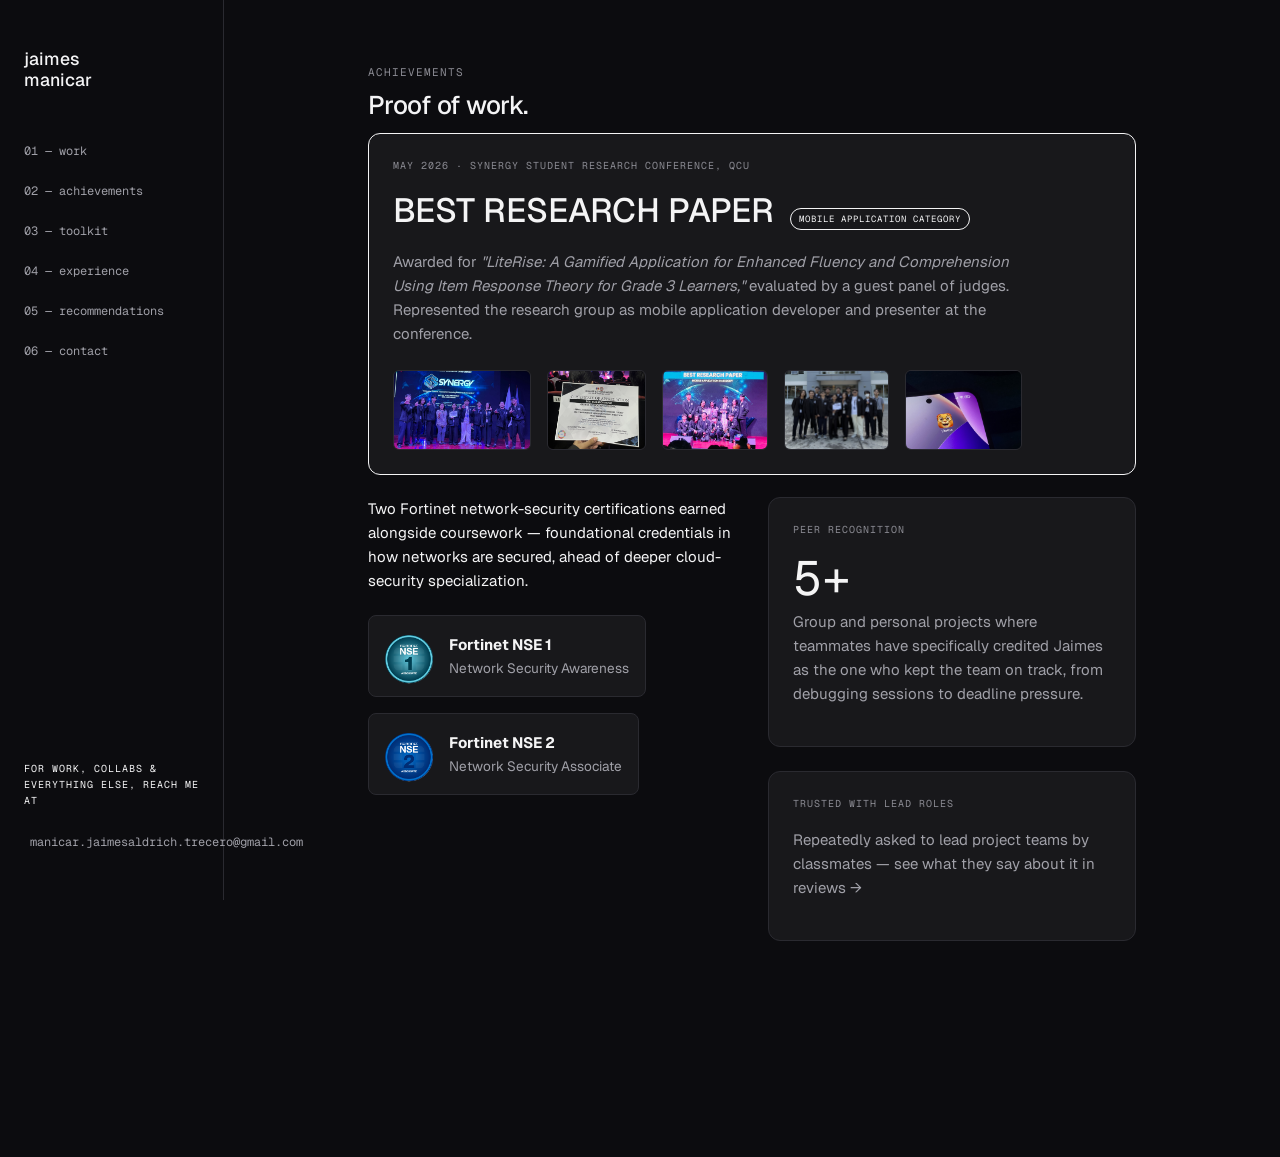
==== achievements.html @ 495e037e "refactor: split single-page into multi-page architecture and align layout" ====
<!doctype html>
<html lang="en">
<head>
<meta charset="utf-8" />
<meta name="viewport" content="width=device-width, initial-scale=1" />
<title>Jaimes Manicar — Software Developer</title>
<meta name="description" content="Portfolio of Jaimes Aldrich Trecero Manicar — IT graduate and former Software Developer Intern at Excellence Appliance Technologies, building LiteRise, Nimbly, and other real-world systems." />

<link rel="preconnect" href="https://fonts.googleapis.com">
<link rel="preconnect" href="https://fonts.gstatic.com" crossorigin>
<link href="https://fonts.googleapis.com/css2?family=Geist:wght@400;500;600&family=Geist+Mono:wght@400;500;600&display=swap" rel="stylesheet">
<!-- Devicons — tech stack logos -->
<link rel="stylesheet" href="https://cdn.jsdelivr.net/gh/devicons/devicon@latest/devicon.min.css">
<link rel="stylesheet" href="css/style.css">
<link rel="icon" href="images/favicon.svg" type="image/svg+xml">
<link rel="icon" href="imgages/favicon-32.png" type="image/png" sizes="32x32">
<link rel="apple-touch-icon" href="images/apple-touch-icon.png">   
</head>
<body class="bryl-layout">

<aside class="bryl-sidebar">
  <div class="sidebar-top">
    <a href="index.html" class="brand">jaimes<br>manicar</a>
    <nav class="bryl-nav">
      <ul id="navLinks">
        <li><a href="work.html">01 &mdash; work</a></li>
        <li><a href="achievements.html">02 &mdash; achievements</a></li>
        <li><a href="toolkit.html">03 &mdash; toolkit</a></li>
        <li><a href="experience.html">04 &mdash; experience</a></li>
        <li><a href="recommendations.html">05 &mdash; recommendations</a></li>
        <li><a href="contact.html">06 &mdash; contact</a></li>
      </ul>
    </nav>
  </div>
  <div class="sidebar-bottom">
    <div class="bryl-contact-links">
      <p class="micro-label" style="margin-bottom: 12px; color: var(--text-faint);">For work, collabs & everything else, reach me at</p>
      <a href="mailto:manicar.jaimesaldrich.trecero@gmail.com"><svg width="12" height="12" viewBox="0 0 24 24" fill="none" stroke="currentColor" stroke-width="2" stroke-linecap="round" stroke-linejoin="round"><path d="M4 4h16c1.1 0 2 .9 2 2v12c0 1.1-.9 2-2 2H4c-1.1 0-2-.9-2-2V6c0-1.1.9-2 2-2z"></path><polyline points="22,6 12,13 2,6"></polyline></svg> manicar.jaimesaldrich.trecero@gmail.com</a>
    </div>
  </div>
</aside>

<main id="top" class="bryl-main">
<!-- ACHIEVEMENTS -->
  <section id="achievements" class="surface-ink">
    <div class="wrap">
      <div class="section-head" data-reveal>
        <span class="eyebrow">achievements</span>
        <h2>Proof of work.</h2>
      </div>

      <div class="recognition-card" data-reveal style="margin-bottom:22px; border-color:var(--amber-dim);">
        <span class="k">MAY 2026 · SYNERGY STUDENT RESEARCH CONFERENCE, QCU</span>
        <div style="display:flex; align-items:baseline; gap:16px; flex-wrap:wrap; margin-top:10px;">
          <h3 style="font-family:var(--display); text-transform:uppercase; font-size:clamp(1.5rem,3vw,2.1rem); letter-spacing:0;">Best Research Paper</h3>
          <span class="tag" style="border-color:var(--amber); color:var(--amber);">Mobile Application Category</span>
        </div>
        <p style="margin-top:12px; max-width:64ch;">Awarded for <em>"LiteRise: A Gamified Application for Enhanced Fluency and Comprehension Using Item Response Theory for Grade 3 Learners,"</em> evaluated by a guest panel of judges. Represented the research group as mobile application developer and presenter at the conference.</p>
        <div class="award-gallery">
          <a href="images/award (2).jpeg" data-lightbox><img class="skeleton" src="images/award (2).jpeg" alt="SYNERGY 2026 research conference — photo 1" loading="lazy"></a>
          <a href="images/award (5).jpeg" data-lightbox><img class="skeleton" src="images/award (5).jpeg" alt="SYNERGY 2026 research conference — photo 2" loading="lazy"></a>
          <a href="images/award (3).jpeg" data-lightbox><img class="skeleton" src="images/award (3).jpeg" alt="SYNERGY 2026 research conference — photo 3" loading="lazy"></a>
          <a href="images/award.jpeg" data-lightbox><img class="skeleton" src="images/award.jpeg" alt="SYNERGY 2026 research conference — photo 4" loading="lazy"></a>
          <a href="images/award (4).jpeg" data-lightbox><img class="skeleton" src="images/award (4).jpeg" alt="SYNERGY 2026 research conference — photo 5" loading="lazy"></a>
        </div>
      </div>

      <div class="ach-grid" data-reveal>
        <div>
          <p style="color:var(--text-dim); margin-bottom:22px; max-width:48ch;">Two Fortinet network-security certifications earned alongside coursework — foundational credentials in how networks are secured, ahead of deeper cloud-security specialization.</p>
          <div class="badge-row">
            <a class="badge" href="images/NSE_1_Certification_page-0001.jpg" data-lightbox>
              <div class="badge-shape"><img class="skeleton" src="images/NSE 1 Logo.png" alt="Fortinet NSE 1 badge"></div>
              <div class="badge-cap"><b>Fortinet NSE 1</b>Network Security Awareness</div>
            </a>
            <a class="badge" href="images/NSE_2_Certification_page-0001.jpg" data-lightbox>
              <div class="badge-shape"><img class="skeleton" src="images/NSE 2 Logo.png" alt="Fortinet NSE 2 badge"></div>
              <div class="badge-cap"><b>Fortinet NSE 2</b>Network Security Associate</div>
            </a>
          </div>
        </div>

        <div>
          <div class="recognition-card">
            <span class="k">PEER RECOGNITION</span>
            <div class="metric mono-num">5+</div>
            <p>Group and personal projects where teammates have specifically credited Jaimes as the one who kept the team on track, from debugging sessions to deadline pressure.</p>
          </div>
          <div class="recognition-card">
            <span class="k">TRUSTED WITH LEAD ROLES</span>
            <p>Repeatedly asked to lead project teams by classmates — see what they say about it in <a href="#testimonials" style="color:var(--cyan); text-decoration:none;">reviews →</a></p>
          </div>
        </div>
      </div>
    </div>
  </section>
</main>

</div> <!-- End of bryl-layout -->

<div class="lb" id="lightbox">
  <button class="lb-close" id="lbClose">✕</button>
  <img src="" alt="" id="lbImg">
</div>

<script src="https://cdn.jsdelivr.net/npm/@emailjs/browser@4/dist/email.min.js"></script>
<script src="js/script.js"></script>
</body>
</html>
---- css/style.css ----
/* =========================================================
   JAIMES MANICAR — PORTFOLIO (BRYL MINIMAL DESIGN)
   ========================================================= */

:root {
  /* Monochrome Palette (Dark Theme by default) */
  --bg: #0c0c0f;
  --ink: #f4f4f5;
  
  --gray-50: #18181b;
  --gray-100: #1e1e22;
  --gray-200: #2a2a30;
  --gray-300: #3a3a42;
  --gray-400: #8a8a92;
  --gray-500: #a0a0a8;
  
  /* Font Roles */
  --font-ui: "Geist", system-ui, sans-serif;
  --font-mono: "Geist Mono", ui-monospace, monospace;
  
  --radius-l: 16px;
  --radius-m: 12px;
  --radius-s: 8px;
  --radius-xs: 6px;
  
  --shadow-rest: 0 8px 22px -14px rgba(0,0,0,0.25);
  --shadow-hover: 0 18px 36px -20px rgba(0,0,0,0.40);
}

/* ---------- Reset & Base ---------- */
* { box-sizing: border-box; margin: 0; padding: 0; }
html { scroll-behavior: smooth; background: var(--bg); }

body {
  background: var(--bg);
  color: var(--ink);
  font-family: var(--font-ui);
  font-size: 15px;
  line-height: 1.6;
  -webkit-font-smoothing: antialiased;
}

::selection { background: var(--ink); color: var(--bg); }
a { color: inherit; text-decoration: none; }
img { max-width: 100%; display: block; border-radius: var(--radius-xs); }
button { font-family: inherit; cursor: pointer; border: none; background: none; }

/* Halftone Texture */
.halftone-bg {
  position: relative;
}
.halftone-bg::before {
  content: "";
  position: absolute;
  inset: 0;
  background-image: radial-gradient(var(--gray-300) 1px, transparent 1px);
  background-size: 9px 9px;
  opacity: 0.15;
  pointer-events: none;
  z-index: -1;
  mask-image: linear-gradient(to bottom, black 0%, transparent 100%);
  -webkit-mask-image: linear-gradient(to bottom, black 0%, transparent 100%);
}

/* ---------- Typography ---------- */
h1, h2, h3, h4 { font-weight: 500; line-height: 1.2; letter-spacing: -0.02em; }
h1 { font-size: 2.2rem; margin-bottom: 1rem; }
h2 { font-size: 1.6rem; margin-bottom: 0.8rem; }
h3 { font-size: 1.1rem; margin-bottom: 0.5rem; }

p { color: var(--gray-500); margin-bottom: 1rem; }
p.lede { font-size: 1.0625rem; color: var(--gray-500); max-width: 50ch; line-height: 1.75; }

.micro-label {
  font-family: var(--font-mono);
  font-size: 10px;
  text-transform: uppercase;
  letter-spacing: 1px;
  color: var(--gray-400);
}

.section-title {
  font-family: var(--font-mono);
  font-size: 13px;
  text-transform: lowercase;
  color: var(--gray-400);
  margin-bottom: 2rem;
}

/* ---------- Layout: Sidebar & Main ---------- */
.bryl-layout {
  display: flex;
  min-height: 100vh;
}

.bryl-sidebar {
  width: 14rem;
  position: fixed;
  top: 0;
  left: 0;
  height: 100vh;
  padding: 3rem 1.5rem;
  display: flex;
  flex-direction: column;
  justify-content: space-between;
  border-right: 1px solid var(--gray-200);
  background: var(--bg);
  z-index: 100;
}

.brand {
  font-size: 1.1rem;
  font-weight: 500;
  display: block;
  margin-bottom: 3rem;
  line-height: 1.2;
}

.bryl-nav ul { list-style: none; display: flex; flex-direction: column; gap: 1rem; }
.bryl-nav a {
  font-family: var(--font-mono);
  font-size: 12px;
  color: var(--gray-500);
  transition: color 0.2s ease;
}
.bryl-nav a:hover, .bryl-nav a.active { color: var(--ink); }

.bryl-contact-links { display: flex; flex-direction: column; gap: 0.75rem; }
.bryl-contact-links a {
  font-family: var(--font-mono);
  font-size: 12px;
  color: var(--gray-500);
  display: flex;
  align-items: center;
  gap: 6px;
  transition: color 0.2s ease;
}
.bryl-contact-links a:hover { color: var(--ink); }

.bryl-main { margin-left: 14rem; flex: 1; display: flex; flex-direction: column; align-items: center; padding: 4rem 2rem 6rem; }

/* Responsive */
@media (max-width: 1024px) {
  .bryl-layout { flex-direction: column; }
  .bryl-sidebar {
    width: 100%;
    position: relative;
    height: auto;
    padding: 1.5rem;
    border-right: none;
    border-bottom: 1px solid var(--gray-200);
  }
  .sidebar-bottom { display: none; }
  .bryl-nav ul { flex-direction: row; flex-wrap: wrap; gap: 1.5rem; }
  .bryl-main { margin-left: 14rem; flex: 1; display: flex; flex-direction: column; align-items: center; padding: 4rem 2rem 6rem; }
}

/* ---------- Components ---------- */
section { margin-bottom: 6rem; }
.wrap { width: 100%; max-width: 48rem; }

/* Buttons */
.btn {
  display: inline-flex;
  align-items: center;
  justify-content: center;
  font-family: var(--font-ui);
  font-size: 13px;
  border-radius: var(--radius-xs);
  padding: 0.5rem 1rem;
  transition: opacity 0.2s ease, transform 0.2s ease;
  font-weight: 500;
}
.btn-primary { background: var(--ink); color: var(--bg); }
.btn-primary:hover { opacity: 0.9; transform: translateY(-1px); }
.btn-ghost { background: transparent; color: var(--ink); border: 1px solid var(--gray-200); }
.btn-ghost:hover { background: var(--gray-50); }

/* Tags */
.tag {
  display: inline-block;
  font-family: var(--font-mono);
  font-size: 9px;
  text-transform: uppercase;
  letter-spacing: 1px;
  color: var(--gray-500);
  border: 1px solid var(--gray-300);
  border-radius: 99px;
  padding: 3px 8px;
}

/* Hero */
/* Hero Redesign (Bryllim Layout) */
.hero { display: flex; flex-direction: row; gap: 2.5rem; align-items: flex-start; justify-content: center; margin-top: 2rem; }
.hero-media { flex-shrink: 0; width: 160px; height: 160px; border-radius: var(--radius-m); overflow: hidden; border: 1px solid var(--gray-200); position: relative; }
.hero-media img { width: 100%; height: 100%; object-fit: cover; }
.hero-media .tag { position: absolute; bottom: 8px; left: 50%; transform: translateX(-50%); background: rgba(12,12,15,0.8); backdrop-filter: blur(4px); border: 1px solid var(--gray-300); }
.hero-content { display: flex; flex-direction: column; }
.hero-content h1 { font-size: 2.2rem; margin-bottom: 0.5rem; }
.hero-content p.lede { font-size: 0.95rem; line-height: 1.6; color: var(--gray-400); max-width: 42ch; }
.hero-links { display: flex; gap: 1rem; margin-top: 1.5rem; font-family: var(--font-mono); font-size: 11px; color: var(--gray-500); }
.hero-links a { color: var(--gray-500); transition: color 0.2s; }
.hero-links a:hover { color: var(--ink); }

.status-strip { display: flex; gap: 3rem; margin-top: 4rem; padding-top: 2.5rem; border-top: 1px solid var(--gray-200); justify-content: center; }

.status-strip {
  display: flex;
  gap: 2rem;
  margin-top: 3rem;
  padding-top: 2rem;
  border-top: 1px solid var(--gray-200);
  flex-wrap: wrap;
}
.stat .num { font-family: var(--font-mono); font-size: 1.2rem; color: var(--ink); line-height: 1; margin-bottom: 4px; }
.stat .label { font-family: var(--font-mono); font-size: 10px; text-transform: uppercase; color: var(--gray-400); letter-spacing: 0.5px; }

/* Focus Cards */
.focus-grid { display: grid; grid-template-columns: repeat(auto-fill, minmax(280px, 1fr)); gap: 1.5rem; margin-top: 2rem; }
.focus-card {
  border: 1px solid var(--gray-200);
  border-radius: var(--radius-m);
  padding: 1.5rem;
  background: var(--gray-50);
}
.focus-card svg { color: var(--ink); margin-bottom: 1rem; width: 24px; height: 24px; }

/* Project Cards */
.project-grid { display: flex; flex-direction: column; gap: 2rem; margin-top: 2rem; }
.project-card {
  border: 1px solid var(--gray-200);
  border-radius: var(--radius-l);
  background: var(--gray-50);
  overflow: hidden;
  transition: transform 0.4s cubic-bezier(0.16, 1, 0.3, 1), box-shadow 0.4s cubic-bezier(0.16, 1, 0.3, 1);
  box-shadow: var(--shadow-rest);
}
.project-card:hover {
  transform: translateY(-2px);
  box-shadow: var(--shadow-hover);
}
.project-thumb { width: 100%; height: 240px; background: var(--gray-100); border-bottom: 1px solid var(--gray-200); overflow: hidden; position: relative;}
.project-thumb img { width: 100%; height: 100%; object-fit: cover; border-radius: 0; transition: transform 0.5s ease; }
.project-card:hover .project-thumb img { transform: scale(1.04); }

.project-body { padding: 1.5rem; display: flex; flex-direction: column; gap: 0.5rem; }
.project-body h3 { font-size: 1.1rem; margin-bottom: 0; }
.project-body p { font-size: 0.95rem; margin-bottom: 1rem; }
.tag-row { display: flex; gap: 8px; flex-wrap: wrap; margin-top: auto; }

/* Build Log / Timeline */
.log { display: flex; flex-direction: column; border-left: 1px solid var(--gray-200); margin-left: 3rem; padding-left: 2rem; margin-bottom: 3rem; }
.log-group-label { font-family: var(--font-mono); font-size: 11px; text-transform: uppercase; color: var(--gray-400); margin-left: -3rem; margin-bottom: 1rem; letter-spacing: 1px; }
.log-entry { position: relative; padding-bottom: 2.5rem; }
.log-tag { position: absolute; left: -5.5rem; font-family: var(--font-mono); font-size: 11px; color: var(--gray-500); }
.log-node { position: absolute; left: -2.25rem; top: 0.2rem; width: 9px; height: 9px; border-radius: 50%; background: var(--gray-200); border: 2px solid var(--bg); }
.is-current .log-node { background: var(--ink); }
.log-body .range { display: block; font-family: var(--font-mono); font-size: 10px; color: var(--gray-400); margin-bottom: 4px; text-transform: uppercase; }
.log-body h4 { font-size: 1.05rem; margin-bottom: 2px; }
.log-body .org { font-size: 0.9rem; color: var(--gray-500); margin-bottom: 8px; }
.log-body .desc { font-size: 0.95rem; line-height: 1.6; }

/* Toolkit */
.tk-grid { display: flex; flex-wrap: wrap; gap: 8px; margin-top: 1.5rem; }
.tk-category { margin-bottom: 2.5rem; }
.tk-category h4 { font-family: var(--font-mono); font-size: 11px; text-transform: uppercase; color: var(--gray-400); margin-bottom: 1rem; letter-spacing: 1px; }

/* Testimonials / Quotes */
.quote-grid { display: grid; grid-template-columns: 1fr; gap: 1.5rem; margin-top: 2rem; }
.quote-card {
  border: 1px solid var(--gray-200);
  border-radius: var(--radius-m);
  padding: 1.5rem;
  background: var(--gray-50);
}
.quote-card .approve {
  display: block;
  font-family: var(--font-mono);
  font-size: 9px;
  text-transform: uppercase;
  letter-spacing: 1px;
  color: var(--gray-400);
  margin-bottom: 1rem;
}
.quote-card .quote { font-size: 0.95rem; color: var(--ink); font-style: italic; margin-bottom: 1.5rem; }
.quote-card .who { font-size: 0.85rem; }
.quote-card .who b { color: var(--ink); }
.quote-card .who span { color: var(--gray-400); font-family: var(--font-mono); font-size: 10px; display: block; margin-top: 2px; text-transform: uppercase;}

/* Contact Form */
.field { display: flex; flex-direction: column; gap: 0.5rem; margin-bottom: 1rem; }
.field label { font-family: var(--font-mono); font-size: 10px; text-transform: uppercase; color: var(--gray-400); letter-spacing: 1px; }
input, textarea {
  width: 100%;
  background: var(--gray-50);
  border: 1px solid var(--gray-200);
  border-radius: var(--radius-xs);
  padding: 0.75rem 1rem;
  color: var(--ink);
  font-family: var(--font-ui);
  font-size: 14px;
}
input:focus, textarea:focus { outline: none; border-color: var(--gray-500); }

/* GitHub Matrix (Preserved) */
.bryl-github-card {
  max-width: 820px;
  margin: 0 auto;
  position: relative;
  padding: 2.5rem;
  background: transparent;
  display: flex;
  flex-direction: column;
  gap: 2rem;
  border: 1px solid var(--gray-200);
  border-radius: var(--radius-l);
  margin-top: 4rem;
}
.bryl-header, .bryl-footer {
  display: flex; justify-content: space-between; align-items: center;
  font-family: var(--font-mono); font-size: 11px; text-transform: uppercase; letter-spacing: 1px; color: var(--gray-400);
}
.bryl-link { transition: color 0.2s ease; }
.bryl-link:hover { color: var(--ink); }
.bryl-graph-wrapper {
  width: 100%; overflow-x: auto; scrollbar-width: none;
}
.bryl-graph-wrapper::-webkit-scrollbar { display: none; }
#github-matrix { width: 100%; min-width: 624px; }
#github-matrix svg { display: block; width: 100%; height: auto; margin: 0 auto; }

/* Utilities */
.hidden { display: none; }

/* Additional Components ported from old theme to Bryl Minimal */
.eyebrow { font-family: var(--font-mono); font-size: 11px; text-transform: uppercase; color: var(--gray-400); letter-spacing: 1px; display: block; margin-bottom: 0.5rem; }
.ach-grid { display: grid; grid-template-columns: 1fr 1fr; gap: 2rem; align-items: start; }
@media (max-width: 768px) { .ach-grid { grid-template-columns: 1fr; } }
.recognition-card { border: 1px solid var(--gray-200); border-radius: var(--radius-m); padding: 1.5rem; background: var(--gray-50); margin-bottom: 1.5rem; }
.recognition-card .k { font-family: var(--font-mono); font-size: 10px; text-transform: uppercase; color: var(--gray-400); letter-spacing: 1px; display: block; margin-bottom: 1rem; }
.metric { font-family: var(--font-mono); font-size: 3rem; color: var(--ink); line-height: 1; margin-bottom: 0.5rem; }
.badge-row { display: flex; gap: 1rem; flex-wrap: wrap; }
.badge { display: flex; align-items: center; gap: 1rem; padding: 1rem; border: 1px solid var(--gray-200); border-radius: var(--radius-s); background: var(--gray-50); text-decoration: none; transition: transform 0.2s ease; }
.badge:hover { transform: translateY(-2px); }
.badge-shape { width: 48px; height: 48px; }
.badge-cap b { display: block; color: var(--ink); font-size: 0.95rem; }
.badge-cap { color: var(--gray-500); font-size: 0.85rem; }
.award-gallery { display: flex; gap: 1rem; flex-wrap: wrap; margin-top: 1.5rem; }
.award-gallery img { height: 80px; width: auto; border-radius: var(--radius-xs); border: 1px solid var(--gray-200); cursor: pointer; }
.tk-section { margin-top: 2rem; }
.tk-carousel { overflow: hidden; white-space: nowrap; padding: 1rem 0; border-top: 1px solid var(--gray-200); border-bottom: 1px solid var(--gray-200); }
.tk-carousel-track { display: inline-flex; animation: scroll 30s linear infinite; }
.tk-carousel-group { display: inline-flex; gap: 1.5rem; padding-right: 1.5rem; }
.tk-logo-card { display: inline-flex; align-items: center; gap: 0.75rem; padding: 0.5rem 1rem; border: 1px solid var(--gray-200); border-radius: var(--radius-xs); background: var(--gray-50); font-family: var(--font-mono); font-size: 12px; color: var(--ink); }
.tk-logo-card i { font-size: 18px; }
@keyframes scroll { 0% { transform: translateX(0); } 100% { transform: translateX(-100%); } }
.filters { display: flex; gap: 0.5rem; margin-bottom: 2rem; flex-wrap: wrap; }
.filters button { padding: 0.5rem 1rem; border: 1px solid var(--gray-200); border-radius: var(--radius-xs); background: transparent; color: var(--gray-500); font-family: var(--font-mono); font-size: 11px; text-transform: uppercase; transition: all 0.2s ease; cursor: pointer; }
.filters button:hover, .filters button.is-active { background: var(--ink); color: var(--bg); border-color: var(--ink); }
.contact-grid { display: grid; grid-template-columns: 1fr 1fr; gap: 3rem; }
@media (max-width: 768px) { .contact-grid { grid-template-columns: 1fr; } }
.form-note { font-family: var(--font-mono); font-size: 10px; color: var(--gray-400); margin-top: 1rem; text-transform: uppercase; }

/* Lightbox */
.lb { display: none; position: fixed; inset: 0; background: rgba(12,12,15,0.95); z-index: 1000; justify-content: center; align-items: center; padding: 2rem; }
.lb.active { display: flex; }
.lb img { max-height: 90vh; max-width: 90vw; border-radius: var(--radius-m); box-shadow: var(--shadow-hover); }
.lb-close { position: absolute; top: 1.5rem; right: 2rem; color: var(--gray-400); font-size: 2rem; background: none; border: none; cursor: pointer; transition: color 0.2s; }
.lb-close:hover { color: var(--ink); }
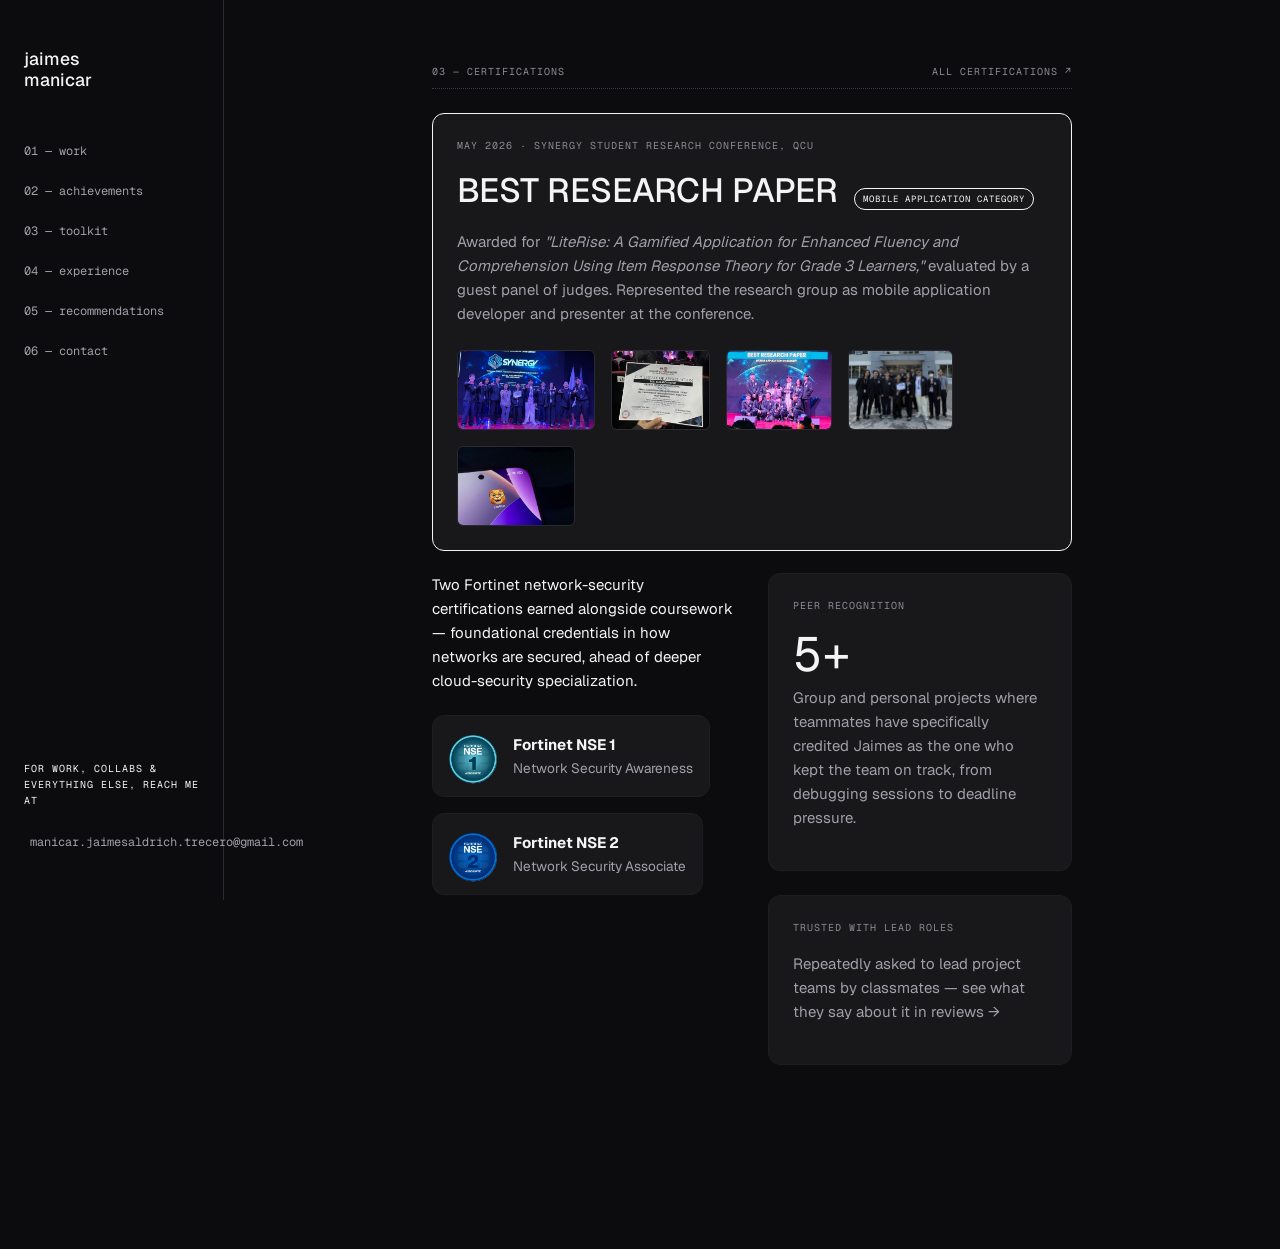
==== commit 0dca0232: "refactor: apply 1-to-1 Bryllim styling across multi-page architecture" ====
--- a/achievements.html
+++ b/achievements.html
@@ -44,10 +44,7 @@
 <!-- ACHIEVEMENTS -->
   <section id="achievements" class="surface-ink">
     <div class="wrap">
-      <div class="section-head" data-reveal>
-        <span class="eyebrow">achievements</span>
-        <h2>Proof of work.</h2>
-      </div>
+      <div class="bryl-section-header" data-reveal><span class="title">03 &mdash; certifications</span><a href="#" class="view-all">ALL CERTIFICATIONS ↗</a></div>
 
       <div class="recognition-card" data-reveal style="margin-bottom:22px; border-color:var(--amber-dim);">
         <span class="k">MAY 2026 · SYNERGY STUDENT RESEARCH CONFERENCE, QCU</span>
--- a/css/style.css
+++ b/css/style.css
@@ -157,7 +157,7 @@
 }
 
 /* ---------- Components ---------- */
-section { margin-bottom: 6rem; }
+section { margin-bottom: 4rem; width: 100%; max-width: 640px; }
 .wrap { width: 100%; max-width: 48rem; }
 
 /* Buttons */
@@ -368,3 +368,96 @@
 .lb img { max-height: 90vh; max-width: 90vw; border-radius: var(--radius-m); box-shadow: var(--shadow-hover); }
 .lb-close { position: absolute; top: 1.5rem; right: 2rem; color: var(--gray-400); font-size: 2rem; background: none; border: none; cursor: pointer; transition: color 0.2s; }
 .lb-close:hover { color: var(--ink); }
+
+/* Bryllim 1:1 Layout Classes */
+
+/* Section Headers */
+.bryl-section-header {
+  display: flex;
+  justify-content: space-between;
+  align-items: center;
+  margin-bottom: 1.5rem;
+  border-bottom: 1px dotted var(--gray-300);
+  padding-bottom: 0.5rem;
+}
+.bryl-section-header .title, .bryl-section-header .view-all {
+  font-family: var(--font-mono);
+  font-size: 10px;
+  text-transform: uppercase;
+  letter-spacing: 1px;
+  color: var(--gray-400);
+}
+.bryl-section-header .view-all:hover { color: var(--ink); }
+
+/* Table for Experience */
+.bryl-table {
+  display: flex;
+  flex-direction: column;
+}
+.bryl-row {
+  display: grid;
+  grid-template-columns: 80px 1fr 1fr;
+  padding: 1rem 0;
+  border-bottom: 1px solid var(--gray-200);
+  align-items: center;
+}
+.bryl-row:last-child { border-bottom: none; }
+.bryl-col { font-size: 13px; }
+.bryl-col.date { font-family: var(--font-mono); color: var(--gray-400); }
+.bryl-col.role { color: var(--ink); font-weight: 500; }
+.bryl-col.company { color: var(--gray-500); text-align: right; }
+
+@media (max-width: 640px) {
+  .bryl-row { grid-template-columns: 60px 1fr; gap: 0.5rem; }
+  .bryl-col.company { grid-column: 2; text-align: left; font-size: 12px; }
+}
+
+/* Stats */
+.status-strip {
+  display: flex;
+  justify-content: space-between;
+  padding: 1rem 0;
+}
+.stat {
+  display: flex;
+  flex-direction: column;
+  gap: 4px;
+}
+.stat .num { font-family: var(--font-ui); font-size: 1.1rem; color: var(--ink); font-weight: 600; }
+.stat .label { font-family: var(--font-mono); font-size: 9px; text-transform: uppercase; letter-spacing: 1px; color: var(--gray-500); }
+
+/* Hero */
+.hero.bryl-section { display: flex; flex-direction: row; gap: 2.5rem; align-items: center; margin-top: 2rem; margin-bottom: 3rem; border: none;}
+.hero-media { width: 140px; height: 140px; border-radius: 4px; overflow: hidden; filter: grayscale(100%); transition: filter 0.3s;}
+.hero-media:hover { filter: grayscale(0%); }
+.hero-content h1 { font-size: 1.5rem; font-weight: 500; margin-bottom: 0.5rem; }
+.hero-content p.lede { font-size: 13px; color: var(--gray-400); line-height: 1.6; max-width: 44ch; margin-bottom: 0.75rem;}
+.hero-links { font-family: var(--font-mono); font-size: 10px; color: var(--gray-500); }
+.hero-links a { margin-right: 4px; }
+
+@media (max-width: 640px) {
+  .hero.bryl-section { flex-direction: column; align-items: flex-start; gap: 1.5rem; }
+}
+
+/* Bryllim 1:1 Cards */
+.project-card, .focus-card, .quote-card, .recognition-card, .badge {
+  background: var(--gray-50);
+  border: 1px solid var(--gray-100);
+  border-radius: var(--radius-m);
+  transition: transform 0.4s cubic-bezier(0.16, 1, 0.3, 1), border-color 0.4s;
+}
+.project-card:hover, .focus-card:hover, .quote-card:hover, .recognition-card:hover, .badge:hover {
+  border-color: var(--gray-200);
+  background: var(--gray-100);
+}
+.project-card {
+  padding: 1rem; /* inner padding like Bryllim */
+  display: flex;
+  flex-direction: column;
+  gap: 1.5rem;
+}
+.project-thumb {
+  border-radius: var(--radius-s);
+  border: 1px solid var(--gray-200);
+}
+.project-body { padding: 0 0.5rem; }
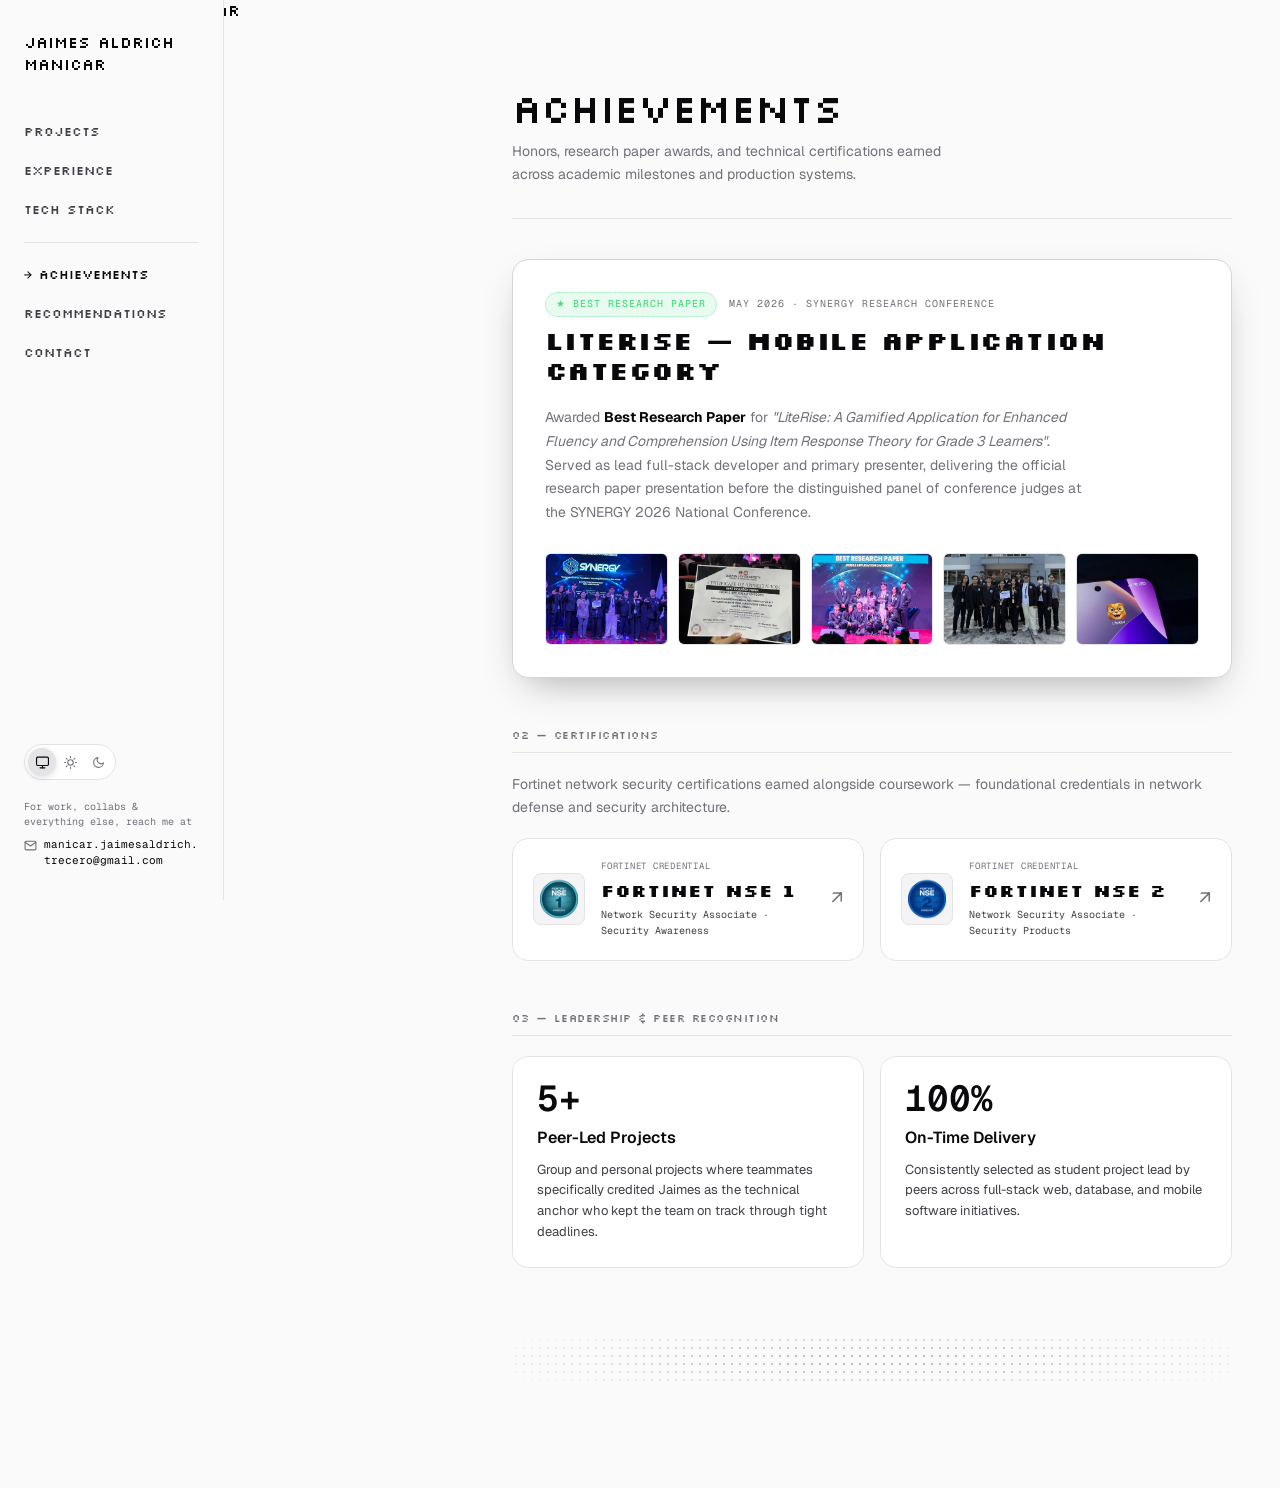
==== commit 956c8372: "Refine bryl-minimal design: Geist Pixel typography, mobile drawer navigation, responsive project car" ====
--- a/achievements.html
+++ b/achievements.html
@@ -1,106 +1,195 @@
 <!doctype html>
 <html lang="en">
 <head>
+<script>
+(function(){var t=localStorage.getItem('theme');if(t==='light'||(t!=='dark'&&window.matchMedia&&window.matchMedia('(prefers-color-scheme: light)').matches)){document.documentElement.setAttribute('data-theme','light');}})();
+</script>
 <meta charset="utf-8" />
 <meta name="viewport" content="width=device-width, initial-scale=1" />
-<title>Jaimes Manicar — Software Developer</title>
-<meta name="description" content="Portfolio of Jaimes Aldrich Trecero Manicar — IT graduate and former Software Developer Intern at Excellence Appliance Technologies, building LiteRise, Nimbly, and other real-world systems." />
+<title>Achievements &amp; Certifications — Jaimes Aldrich Manicar</title>
+<meta name="description" content="Awards, research honors, and technical certifications of Jaimes Aldrich Manicar — Best Research Paper at SYNERGY 2026 and Fortinet Network Security credentials." />
 
 <link rel="preconnect" href="https://fonts.googleapis.com">
 <link rel="preconnect" href="https://fonts.gstatic.com" crossorigin>
-<link href="https://fonts.googleapis.com/css2?family=Geist:wght@400;500;600&family=Geist+Mono:wght@400;500;600&display=swap" rel="stylesheet">
-<!-- Devicons — tech stack logos -->
-<link rel="stylesheet" href="https://cdn.jsdelivr.net/gh/devicons/devicon@latest/devicon.min.css">
+<link href="https://fonts.googleapis.com/css2?family=Geist+Pixel&family=Geist:wght@400;500;600&family=Geist+Mono:wght@400;500;600&display=swap" rel="stylesheet">
 <link rel="stylesheet" href="css/style.css">
 <link rel="icon" href="images/favicon.svg" type="image/svg+xml">
-<link rel="icon" href="imgages/favicon-32.png" type="image/png" sizes="32x32">
-<link rel="apple-touch-icon" href="images/apple-touch-icon.png">   
 </head>
-<body class="bryl-layout">
+<body>
 
-<aside class="bryl-sidebar">
-  <div class="sidebar-top">
-    <a href="index.html" class="brand">jaimes<br>manicar</a>
-    <nav class="bryl-nav">
-      <ul id="navLinks">
-        <li><a href="work.html">01 &mdash; work</a></li>
-        <li><a href="achievements.html">02 &mdash; achievements</a></li>
-        <li><a href="toolkit.html">03 &mdash; toolkit</a></li>
-        <li><a href="experience.html">04 &mdash; experience</a></li>
-        <li><a href="recommendations.html">05 &mdash; recommendations</a></li>
-        <li><a href="contact.html">06 &mdash; contact</a></li>
+<div class="site-layout">
+
+  <!-- MOBILE HEADER -->
+  <header class="mobile-header">
+    <a href="index.html" class="brand-name">Jaimes Aldrich Manicar</a>
+    <button class="mobile-nav-toggle" id="mobileNavToggle" aria-label="Toggle Navigation">
+      <svg class="icon-hamburger" width="20" height="20" viewBox="0 0 24 24" fill="none" stroke="currentColor" stroke-width="2" stroke-linecap="round" stroke-linejoin="round"><line x1="3" y1="12" x2="21" y2="12"></line><line x1="3" y1="6" x2="21" y2="6"></line><line x1="3" y1="18" x2="21" y2="18"></line></svg>
+      <svg class="icon-close hidden" width="20" height="20" viewBox="0 0 24 24" fill="none" stroke="currentColor" stroke-width="2" stroke-linecap="round" stroke-linejoin="round"><line x1="18" y1="6" x2="6" y2="18"></line><line x1="6" y1="6" x2="18" y2="18"></line></svg>
+    </button>
+  </header>
+
+  <!-- SIDEBAR -->
+  <aside class="sidebar">
+    <div class="sidebar-brand">
+      <a href="index.html" class="brand-name">Jaimes Aldrich<br>Manicar</a>
+    </div>
+
+    <nav class="sidebar-nav">
+      <ul>
+        <li><a href="work.html">Projects</a></li>
+        <li><a href="experience.html">Experience</a></li>
+        <li><a href="toolkit.html">Tech Stack</a></li>
+      </ul>
+      <div class="sidebar-divider"></div>
+      <ul>
+        <li><a href="achievements.html" class="active">→ Achievements</a></li>
+        <li><a href="recommendations.html">Recommendations</a></li>
+        <li><a href="contact.html">Contact</a></li>
       </ul>
     </nav>
-  </div>
-  <div class="sidebar-bottom">
-    <div class="bryl-contact-links">
-      <p class="micro-label" style="margin-bottom: 12px; color: var(--text-faint);">For work, collabs & everything else, reach me at</p>
-      <a href="mailto:manicar.jaimesaldrich.trecero@gmail.com"><svg width="12" height="12" viewBox="0 0 24 24" fill="none" stroke="currentColor" stroke-width="2" stroke-linecap="round" stroke-linejoin="round"><path d="M4 4h16c1.1 0 2 .9 2 2v12c0 1.1-.9 2-2 2H4c-1.1 0-2-.9-2-2V6c0-1.1.9-2 2-2z"></path><polyline points="22,6 12,13 2,6"></polyline></svg> manicar.jaimesaldrich.trecero@gmail.com</a>
-    </div>
-  </div>
-</aside>
 
-<main id="top" class="bryl-main">
-<!-- ACHIEVEMENTS -->
-  <section id="achievements" class="surface-ink">
-    <div class="wrap">
-      <div class="bryl-section-header" data-reveal><span class="title">03 &mdash; certifications</span><a href="#" class="view-all">ALL CERTIFICATIONS ↗</a></div>
-
-      <div class="recognition-card" data-reveal style="margin-bottom:22px; border-color:var(--amber-dim);">
-        <span class="k">MAY 2026 · SYNERGY STUDENT RESEARCH CONFERENCE, QCU</span>
-        <div style="display:flex; align-items:baseline; gap:16px; flex-wrap:wrap; margin-top:10px;">
-          <h3 style="font-family:var(--display); text-transform:uppercase; font-size:clamp(1.5rem,3vw,2.1rem); letter-spacing:0;">Best Research Paper</h3>
-          <span class="tag" style="border-color:var(--amber); color:var(--amber);">Mobile Application Category</span>
-        </div>
-        <p style="margin-top:12px; max-width:64ch;">Awarded for <em>"LiteRise: A Gamified Application for Enhanced Fluency and Comprehension Using Item Response Theory for Grade 3 Learners,"</em> evaluated by a guest panel of judges. Represented the research group as mobile application developer and presenter at the conference.</p>
-        <div class="award-gallery">
-          <a href="images/award (2).jpeg" data-lightbox><img class="skeleton" src="images/award (2).jpeg" alt="SYNERGY 2026 research conference — photo 1" loading="lazy"></a>
-          <a href="images/award (5).jpeg" data-lightbox><img class="skeleton" src="images/award (5).jpeg" alt="SYNERGY 2026 research conference — photo 2" loading="lazy"></a>
-          <a href="images/award (3).jpeg" data-lightbox><img class="skeleton" src="images/award (3).jpeg" alt="SYNERGY 2026 research conference — photo 3" loading="lazy"></a>
-          <a href="images/award.jpeg" data-lightbox><img class="skeleton" src="images/award.jpeg" alt="SYNERGY 2026 research conference — photo 4" loading="lazy"></a>
-          <a href="images/award (4).jpeg" data-lightbox><img class="skeleton" src="images/award (4).jpeg" alt="SYNERGY 2026 research conference — photo 5" loading="lazy"></a>
+        <div class="sidebar-footer">
+      <div class="sidebar-controls">
+        <div class="theme-switcher">
+          <button class="theme-btn" data-theme-val="system" title="System Theme">
+            <svg width="13" height="13" viewBox="0 0 24 24" fill="none" stroke="currentColor" stroke-width="2" stroke-linecap="round" stroke-linejoin="round"><rect x="2" y="3" width="20" height="14" rx="2" ry="2"></rect><line x1="8" y1="21" x2="16" y2="21"></line><line x1="12" y1="17" x2="12" y2="21"></line></svg>
+          </button>
+          <button class="theme-btn" data-theme-val="light" title="Light Mode">
+            <svg width="13" height="13" viewBox="0 0 24 24" fill="none" stroke="currentColor" stroke-width="2" stroke-linecap="round" stroke-linejoin="round"><circle cx="12" cy="12" r="5"></circle><line x1="12" y1="1" x2="12" y2="3"></line><line x1="12" y1="21" x2="12" y2="23"></line><line x1="4.22" y1="4.22" x2="5.64" y2="5.64"></line><line x1="18.36" y1="18.36" x2="19.78" y2="19.78"></line><line x1="1" y1="12" x2="3" y2="12"></line><line x1="21" y1="12" x2="23" y2="12"></line><line x1="4.22" y1="19.78" x2="5.64" y2="18.36"></line><line x1="18.36" y1="5.64" x2="19.78" y2="4.22"></line></svg>
+          </button>
+          <button class="theme-btn" data-theme-val="dark" title="Dark Mode">
+            <svg width="13" height="13" viewBox="0 0 24 24" fill="none" stroke="currentColor" stroke-width="2" stroke-linecap="round" stroke-linejoin="round"><path d="M21 12.79A9 9 0 1 1 11.21 3 7 7 0 0 0 21 12.79z"></path></svg>
+          </button>
         </div>
       </div>
+      <div class="sidebar-email-box">
+        <p class="sidebar-email-label">For work, collabs &amp; everything else, reach me at</p>
+        <a href="mailto:manicar.jaimesaldrich.trecero@gmail.com" class="sidebar-email-link">
+          <svg width="13" height="13" viewBox="0 0 24 24" fill="none" stroke="currentColor" stroke-width="2" stroke-linecap="round" stroke-linejoin="round"><path d="M4 4h16c1.1 0 2 .9 2 2v12c0 1.1-.9 2-2 2H4c-1.1 0-2-.9-2-2V6c0-1.1.9-2 2-2z"></path><polyline points="22,6 12,13 2,6"></polyline></svg>
+          <span>manicar.jaimesaldrich.trecero@gmail.com</span>
+        </a>
+      </div>
+    </div>
+  </aside>
 
-      <div class="ach-grid" data-reveal>
-        <div>
-          <p style="color:var(--text-dim); margin-bottom:22px; max-width:48ch;">Two Fortinet network-security certifications earned alongside coursework — foundational credentials in how networks are secured, ahead of deeper cloud-security specialization.</p>
-          <div class="badge-row">
-            <a class="badge" href="images/NSE_1_Certification_page-0001.jpg" data-lightbox>
-              <div class="badge-shape"><img class="skeleton" src="images/NSE 1 Logo.png" alt="Fortinet NSE 1 badge"></div>
-              <div class="badge-cap"><b>Fortinet NSE 1</b>Network Security Awareness</div>
+  <!-- MAIN CONTENT -->
+  <main class="main-content">
+    <div class="content-column">
+
+      <!-- PAGE HEADER -->
+      <div class="page-header">
+        <h1 class="page-title">achievements</h1>
+        <p class="page-subtitle">Honors, research paper awards, and technical certifications earned across academic milestones and production systems.</p>
+      </div>
+
+      <!-- SPOTLIGHT HERO: BEST RESEARCH PAPER -->
+      <section class="ach-section">
+        <div class="ach-hero-card">
+          <div class="ach-hero-header">
+            <div class="ach-hero-meta">
+              <span class="ach-pill-award">&#9733; Best Research Paper</span>
+              <span class="ach-meta-date">MAY 2026 &middot; SYNERGY RESEARCH CONFERENCE</span>
+            </div>
+            <h2 class="ach-hero-title">LiteRise &mdash; Mobile Application Category</h2>
+          </div>
+
+          <p class="ach-hero-desc">
+            Awarded <strong>Best Research Paper</strong> for <em>"LiteRise: A Gamified Application for Enhanced Fluency and Comprehension Using Item Response Theory for Grade 3 Learners"</em>. Served as lead full-stack developer and primary presenter, delivering the official research paper presentation before the distinguished panel of conference judges at the SYNERGY 2026 National Conference.
+          </p>
+
+          <!-- PHOTO GALLERY -->
+          <div class="ach-gallery">
+            <a href="images/award (2).jpeg" class="ach-gallery-item" data-lightbox>
+              <img src="images/award (2).jpeg" alt="SYNERGY 2026 Research Conference Award photo 1" />
+              <span class="ach-gallery-zoom">&#128065;</span>
             </a>
-            <a class="badge" href="images/NSE_2_Certification_page-0001.jpg" data-lightbox>
-              <div class="badge-shape"><img class="skeleton" src="images/NSE 2 Logo.png" alt="Fortinet NSE 2 badge"></div>
-              <div class="badge-cap"><b>Fortinet NSE 2</b>Network Security Associate</div>
+            <a href="images/award (5).jpeg" class="ach-gallery-item" data-lightbox>
+              <img src="images/award (5).jpeg" alt="SYNERGY 2026 Research Conference Award photo 2" />
+              <span class="ach-gallery-zoom">&#128065;</span>
+            </a>
+            <a href="images/award (3).jpeg" class="ach-gallery-item" data-lightbox>
+              <img src="images/award (3).jpeg" alt="SYNERGY 2026 Research Conference Award photo 3" />
+              <span class="ach-gallery-zoom">&#128065;</span>
+            </a>
+            <a href="images/award.jpeg" class="ach-gallery-item" data-lightbox>
+              <img src="images/award.jpeg" alt="SYNERGY 2026 Research Conference Award photo 4" />
+              <span class="ach-gallery-zoom">&#128065;</span>
+            </a>
+            <a href="images/award (4).jpeg" class="ach-gallery-item" data-lightbox>
+              <img src="images/award (4).jpeg" alt="SYNERGY 2026 Research Conference Award photo 5" />
+              <span class="ach-gallery-zoom">&#128065;</span>
             </a>
           </div>
         </div>
+      </section>
 
-        <div>
-          <div class="recognition-card">
-            <span class="k">PEER RECOGNITION</span>
-            <div class="metric mono-num">5+</div>
-            <p>Group and personal projects where teammates have specifically credited Jaimes as the one who kept the team on track, from debugging sessions to deadline pressure.</p>
+      <!-- CERTIFICATIONS SECTION -->
+      <section class="ach-section">
+        <div class="section-header">
+          <span class="section-label">02 &mdash; certifications</span>
+        </div>
+
+        <p class="ach-subtext">Fortinet network security certifications earned alongside coursework &mdash; foundational credentials in network defense and security architecture.</p>
+
+        <div class="ach-cert-grid">
+          <a href="images/NSE_1_Certification_page-0001.jpg" class="ach-cert-card" data-lightbox>
+            <div class="ach-cert-logo">
+              <img src="images/NSE 1 Logo.png" alt="Fortinet NSE 1 Logo" />
+            </div>
+            <div class="ach-cert-info">
+              <span class="ach-cert-badge">Fortinet Credential</span>
+              <h3 class="ach-cert-name">Fortinet NSE 1</h3>
+              <p class="ach-cert-sub">Network Security Associate &middot; Security Awareness</p>
+            </div>
+            <span class="ach-cert-arrow">&nearr;</span>
+          </a>
+
+          <a href="images/NSE_2_Certification_page-0001.jpg" class="ach-cert-card" data-lightbox>
+            <div class="ach-cert-logo">
+              <img src="images/NSE 2 Logo.png" alt="Fortinet NSE 2 Logo" />
+            </div>
+            <div class="ach-cert-info">
+              <span class="ach-cert-badge">Fortinet Credential</span>
+              <h3 class="ach-cert-name">Fortinet NSE 2</h3>
+              <p class="ach-cert-sub">Network Security Associate &middot; Security Products</p>
+            </div>
+            <span class="ach-cert-arrow">&nearr;</span>
+          </a>
+        </div>
+      </section>
+
+      <!-- RECOGNITION & LEADERSHIP METRICS -->
+      <section class="ach-section">
+        <div class="section-header">
+          <span class="section-label">03 &mdash; leadership &amp; peer recognition</span>
+        </div>
+
+        <div class="ach-metrics-grid">
+          <div class="ach-metric-card">
+            <span class="ach-metric-number">5+</span>
+            <span class="ach-metric-title">Peer-Led Projects</span>
+            <p class="ach-metric-desc">Group and personal projects where teammates specifically credited Jaimes as the technical anchor who kept the team on track through tight deadlines.</p>
           </div>
-          <div class="recognition-card">
-            <span class="k">TRUSTED WITH LEAD ROLES</span>
-            <p>Repeatedly asked to lead project teams by classmates — see what they say about it in <a href="#testimonials" style="color:var(--cyan); text-decoration:none;">reviews →</a></p>
+
+          <div class="ach-metric-card">
+            <span class="ach-metric-number">100%</span>
+            <span class="ach-metric-title">On-Time Delivery</span>
+            <p class="ach-metric-desc">Consistently selected as student project lead by peers across full-stack web, database, and mobile software initiatives.</p>
           </div>
         </div>
-      </div>
+      </section>
+
     </div>
-  </section>
-</main>
+  </main>
 
-</div> <!-- End of bryl-layout -->
+</div>
 
+<!-- LIGHTBOX MODAL -->
 <div class="lb" id="lightbox">
-  <button class="lb-close" id="lbClose">✕</button>
+  <button class="lb-close" id="lbClose">&times;</button>
   <img src="" alt="" id="lbImg">
 </div>
 
-<script src="https://cdn.jsdelivr.net/npm/@emailjs/browser@4/dist/email.min.js"></script>
 <script src="js/script.js"></script>
 </body>
 </html>
--- a/css/style.css
+++ b/css/style.css
@@ -1,463 +1,3286 @@
-
-/* =========================================================
-   JAIMES MANICAR — PORTFOLIO (BRYL MINIMAL DESIGN)
-   ========================================================= */
-
-:root {
-  /* Monochrome Palette (Dark Theme by default) */
-  --bg: #0c0c0f;
-  --ink: #f4f4f5;
-  
-  --gray-50: #18181b;
-  --gray-100: #1e1e22;
-  --gray-200: #2a2a30;
-  --gray-300: #3a3a42;
-  --gray-400: #8a8a92;
-  --gray-500: #a0a0a8;
-  
-  /* Font Roles */
-  --font-ui: "Geist", system-ui, sans-serif;
-  --font-mono: "Geist Mono", ui-monospace, monospace;
-  
-  --radius-l: 16px;
-  --radius-m: 12px;
-  --radius-s: 8px;
-  --radius-xs: 6px;
-  
-  --shadow-rest: 0 8px 22px -14px rgba(0,0,0,0.25);
-  --shadow-hover: 0 18px 36px -20px rgba(0,0,0,0.40);
-}
-
-/* ---------- Reset & Base ---------- */
-* { box-sizing: border-box; margin: 0; padding: 0; }
-html { scroll-behavior: smooth; background: var(--bg); }
-
-body {
-  background: var(--bg);
-  color: var(--ink);
-  font-family: var(--font-ui);
-  font-size: 15px;
-  line-height: 1.6;
-  -webkit-font-smoothing: antialiased;
-}
-
-::selection { background: var(--ink); color: var(--bg); }
-a { color: inherit; text-decoration: none; }
-img { max-width: 100%; display: block; border-radius: var(--radius-xs); }
-button { font-family: inherit; cursor: pointer; border: none; background: none; }
-
-/* Halftone Texture */
-.halftone-bg {
-  position: relative;
-}
-.halftone-bg::before {
-  content: "";
-  position: absolute;
-  inset: 0;
-  background-image: radial-gradient(var(--gray-300) 1px, transparent 1px);
-  background-size: 9px 9px;
-  opacity: 0.15;
-  pointer-events: none;
-  z-index: -1;
-  mask-image: linear-gradient(to bottom, black 0%, transparent 100%);
-  -webkit-mask-image: linear-gradient(to bottom, black 0%, transparent 100%);
-}
-
-/* ---------- Typography ---------- */
-h1, h2, h3, h4 { font-weight: 500; line-height: 1.2; letter-spacing: -0.02em; }
-h1 { font-size: 2.2rem; margin-bottom: 1rem; }
-h2 { font-size: 1.6rem; margin-bottom: 0.8rem; }
-h3 { font-size: 1.1rem; margin-bottom: 0.5rem; }
-
-p { color: var(--gray-500); margin-bottom: 1rem; }
-p.lede { font-size: 1.0625rem; color: var(--gray-500); max-width: 50ch; line-height: 1.75; }
-
-.micro-label {
-  font-family: var(--font-mono);
-  font-size: 10px;
-  text-transform: uppercase;
-  letter-spacing: 1px;
-  color: var(--gray-400);
-}
-
-.section-title {
-  font-family: var(--font-mono);
-  font-size: 13px;
-  text-transform: lowercase;
-  color: var(--gray-400);
-  margin-bottom: 2rem;
-}
-
-/* ---------- Layout: Sidebar & Main ---------- */
-.bryl-layout {
-  display: flex;
-  min-height: 100vh;
-}
-
-.bryl-sidebar {
-  width: 14rem;
-  position: fixed;
-  top: 0;
-  left: 0;
-  height: 100vh;
-  padding: 3rem 1.5rem;
-  display: flex;
-  flex-direction: column;
-  justify-content: space-between;
-  border-right: 1px solid var(--gray-200);
-  background: var(--bg);
-  z-index: 100;
-}
-
-.brand {
-  font-size: 1.1rem;
-  font-weight: 500;
-  display: block;
-  margin-bottom: 3rem;
-  line-height: 1.2;
-}
-
-.bryl-nav ul { list-style: none; display: flex; flex-direction: column; gap: 1rem; }
-.bryl-nav a {
-  font-family: var(--font-mono);
-  font-size: 12px;
-  color: var(--gray-500);
-  transition: color 0.2s ease;
-}
-.bryl-nav a:hover, .bryl-nav a.active { color: var(--ink); }
-
-.bryl-contact-links { display: flex; flex-direction: column; gap: 0.75rem; }
-.bryl-contact-links a {
-  font-family: var(--font-mono);
-  font-size: 12px;
-  color: var(--gray-500);
-  display: flex;
-  align-items: center;
-  gap: 6px;
-  transition: color 0.2s ease;
-}
-.bryl-contact-links a:hover { color: var(--ink); }
-
-.bryl-main { margin-left: 14rem; flex: 1; display: flex; flex-direction: column; align-items: center; padding: 4rem 2rem 6rem; }
-
-/* Responsive */
-@media (max-width: 1024px) {
-  .bryl-layout { flex-direction: column; }
-  .bryl-sidebar {
-    width: 100%;
-    position: relative;
-    height: auto;
-    padding: 1.5rem;
-    border-right: none;
-    border-bottom: 1px solid var(--gray-200);
-  }
-  .sidebar-bottom { display: none; }
-  .bryl-nav ul { flex-direction: row; flex-wrap: wrap; gap: 1.5rem; }
-  .bryl-main { margin-left: 14rem; flex: 1; display: flex; flex-direction: column; align-items: center; padding: 4rem 2rem 6rem; }
-}
-
-/* ---------- Components ---------- */
-section { margin-bottom: 4rem; width: 100%; max-width: 640px; }
-.wrap { width: 100%; max-width: 48rem; }
-
-/* Buttons */
-.btn {
-  display: inline-flex;
-  align-items: center;
-  justify-content: center;
-  font-family: var(--font-ui);
-  font-size: 13px;
-  border-radius: var(--radius-xs);
-  padding: 0.5rem 1rem;
-  transition: opacity 0.2s ease, transform 0.2s ease;
-  font-weight: 500;
-}
-.btn-primary { background: var(--ink); color: var(--bg); }
-.btn-primary:hover { opacity: 0.9; transform: translateY(-1px); }
-.btn-ghost { background: transparent; color: var(--ink); border: 1px solid var(--gray-200); }
-.btn-ghost:hover { background: var(--gray-50); }
-
-/* Tags */
-.tag {
-  display: inline-block;
-  font-family: var(--font-mono);
-  font-size: 9px;
-  text-transform: uppercase;
-  letter-spacing: 1px;
-  color: var(--gray-500);
-  border: 1px solid var(--gray-300);
-  border-radius: 99px;
-  padding: 3px 8px;
-}
-
-/* Hero */
-/* Hero Redesign (Bryllim Layout) */
-.hero { display: flex; flex-direction: row; gap: 2.5rem; align-items: flex-start; justify-content: center; margin-top: 2rem; }
-.hero-media { flex-shrink: 0; width: 160px; height: 160px; border-radius: var(--radius-m); overflow: hidden; border: 1px solid var(--gray-200); position: relative; }
-.hero-media img { width: 100%; height: 100%; object-fit: cover; }
-.hero-media .tag { position: absolute; bottom: 8px; left: 50%; transform: translateX(-50%); background: rgba(12,12,15,0.8); backdrop-filter: blur(4px); border: 1px solid var(--gray-300); }
-.hero-content { display: flex; flex-direction: column; }
-.hero-content h1 { font-size: 2.2rem; margin-bottom: 0.5rem; }
-.hero-content p.lede { font-size: 0.95rem; line-height: 1.6; color: var(--gray-400); max-width: 42ch; }
-.hero-links { display: flex; gap: 1rem; margin-top: 1.5rem; font-family: var(--font-mono); font-size: 11px; color: var(--gray-500); }
-.hero-links a { color: var(--gray-500); transition: color 0.2s; }
-.hero-links a:hover { color: var(--ink); }
-
-.status-strip { display: flex; gap: 3rem; margin-top: 4rem; padding-top: 2.5rem; border-top: 1px solid var(--gray-200); justify-content: center; }
-
-.status-strip {
-  display: flex;
-  gap: 2rem;
-  margin-top: 3rem;
-  padding-top: 2rem;
-  border-top: 1px solid var(--gray-200);
-  flex-wrap: wrap;
-}
-.stat .num { font-family: var(--font-mono); font-size: 1.2rem; color: var(--ink); line-height: 1; margin-bottom: 4px; }
-.stat .label { font-family: var(--font-mono); font-size: 10px; text-transform: uppercase; color: var(--gray-400); letter-spacing: 0.5px; }
-
-/* Focus Cards */
-.focus-grid { display: grid; grid-template-columns: repeat(auto-fill, minmax(280px, 1fr)); gap: 1.5rem; margin-top: 2rem; }
-.focus-card {
-  border: 1px solid var(--gray-200);
-  border-radius: var(--radius-m);
-  padding: 1.5rem;
-  background: var(--gray-50);
-}
-.focus-card svg { color: var(--ink); margin-bottom: 1rem; width: 24px; height: 24px; }
-
-/* Project Cards */
-.project-grid { display: flex; flex-direction: column; gap: 2rem; margin-top: 2rem; }
-.project-card {
-  border: 1px solid var(--gray-200);
-  border-radius: var(--radius-l);
-  background: var(--gray-50);
-  overflow: hidden;
-  transition: transform 0.4s cubic-bezier(0.16, 1, 0.3, 1), box-shadow 0.4s cubic-bezier(0.16, 1, 0.3, 1);
-  box-shadow: var(--shadow-rest);
-}
-.project-card:hover {
-  transform: translateY(-2px);
-  box-shadow: var(--shadow-hover);
-}
-.project-thumb { width: 100%; height: 240px; background: var(--gray-100); border-bottom: 1px solid var(--gray-200); overflow: hidden; position: relative;}
-.project-thumb img { width: 100%; height: 100%; object-fit: cover; border-radius: 0; transition: transform 0.5s ease; }
-.project-card:hover .project-thumb img { transform: scale(1.04); }
-
-.project-body { padding: 1.5rem; display: flex; flex-direction: column; gap: 0.5rem; }
-.project-body h3 { font-size: 1.1rem; margin-bottom: 0; }
-.project-body p { font-size: 0.95rem; margin-bottom: 1rem; }
-.tag-row { display: flex; gap: 8px; flex-wrap: wrap; margin-top: auto; }
-
-/* Build Log / Timeline */
-.log { display: flex; flex-direction: column; border-left: 1px solid var(--gray-200); margin-left: 3rem; padding-left: 2rem; margin-bottom: 3rem; }
-.log-group-label { font-family: var(--font-mono); font-size: 11px; text-transform: uppercase; color: var(--gray-400); margin-left: -3rem; margin-bottom: 1rem; letter-spacing: 1px; }
-.log-entry { position: relative; padding-bottom: 2.5rem; }
-.log-tag { position: absolute; left: -5.5rem; font-family: var(--font-mono); font-size: 11px; color: var(--gray-500); }
-.log-node { position: absolute; left: -2.25rem; top: 0.2rem; width: 9px; height: 9px; border-radius: 50%; background: var(--gray-200); border: 2px solid var(--bg); }
-.is-current .log-node { background: var(--ink); }
-.log-body .range { display: block; font-family: var(--font-mono); font-size: 10px; color: var(--gray-400); margin-bottom: 4px; text-transform: uppercase; }
-.log-body h4 { font-size: 1.05rem; margin-bottom: 2px; }
-.log-body .org { font-size: 0.9rem; color: var(--gray-500); margin-bottom: 8px; }
-.log-body .desc { font-size: 0.95rem; line-height: 1.6; }
-
-/* Toolkit */
-.tk-grid { display: flex; flex-wrap: wrap; gap: 8px; margin-top: 1.5rem; }
-.tk-category { margin-bottom: 2.5rem; }
-.tk-category h4 { font-family: var(--font-mono); font-size: 11px; text-transform: uppercase; color: var(--gray-400); margin-bottom: 1rem; letter-spacing: 1px; }
-
-/* Testimonials / Quotes */
-.quote-grid { display: grid; grid-template-columns: 1fr; gap: 1.5rem; margin-top: 2rem; }
-.quote-card {
-  border: 1px solid var(--gray-200);
-  border-radius: var(--radius-m);
-  padding: 1.5rem;
-  background: var(--gray-50);
-}
-.quote-card .approve {
-  display: block;
-  font-family: var(--font-mono);
-  font-size: 9px;
-  text-transform: uppercase;
-  letter-spacing: 1px;
-  color: var(--gray-400);
-  margin-bottom: 1rem;
-}
-.quote-card .quote { font-size: 0.95rem; color: var(--ink); font-style: italic; margin-bottom: 1.5rem; }
-.quote-card .who { font-size: 0.85rem; }
-.quote-card .who b { color: var(--ink); }
-.quote-card .who span { color: var(--gray-400); font-family: var(--font-mono); font-size: 10px; display: block; margin-top: 2px; text-transform: uppercase;}
-
-/* Contact Form */
-.field { display: flex; flex-direction: column; gap: 0.5rem; margin-bottom: 1rem; }
-.field label { font-family: var(--font-mono); font-size: 10px; text-transform: uppercase; color: var(--gray-400); letter-spacing: 1px; }
-input, textarea {
-  width: 100%;
-  background: var(--gray-50);
-  border: 1px solid var(--gray-200);
-  border-radius: var(--radius-xs);
-  padding: 0.75rem 1rem;
-  color: var(--ink);
-  font-family: var(--font-ui);
-  font-size: 14px;
-}
-input:focus, textarea:focus { outline: none; border-color: var(--gray-500); }
-
-/* GitHub Matrix (Preserved) */
-.bryl-github-card {
-  max-width: 820px;
-  margin: 0 auto;
-  position: relative;
-  padding: 2.5rem;
-  background: transparent;
-  display: flex;
-  flex-direction: column;
-  gap: 2rem;
-  border: 1px solid var(--gray-200);
-  border-radius: var(--radius-l);
-  margin-top: 4rem;
-}
-.bryl-header, .bryl-footer {
-  display: flex; justify-content: space-between; align-items: center;
-  font-family: var(--font-mono); font-size: 11px; text-transform: uppercase; letter-spacing: 1px; color: var(--gray-400);
-}
-.bryl-link { transition: color 0.2s ease; }
-.bryl-link:hover { color: var(--ink); }
-.bryl-graph-wrapper {
-  width: 100%; overflow-x: auto; scrollbar-width: none;
-}
-.bryl-graph-wrapper::-webkit-scrollbar { display: none; }
-#github-matrix { width: 100%; min-width: 624px; }
-#github-matrix svg { display: block; width: 100%; height: auto; margin: 0 auto; }
-
-/* Utilities */
-.hidden { display: none; }
-
-/* Additional Components ported from old theme to Bryl Minimal */
-.eyebrow { font-family: var(--font-mono); font-size: 11px; text-transform: uppercase; color: var(--gray-400); letter-spacing: 1px; display: block; margin-bottom: 0.5rem; }
-.ach-grid { display: grid; grid-template-columns: 1fr 1fr; gap: 2rem; align-items: start; }
-@media (max-width: 768px) { .ach-grid { grid-template-columns: 1fr; } }
-.recognition-card { border: 1px solid var(--gray-200); border-radius: var(--radius-m); padding: 1.5rem; background: var(--gray-50); margin-bottom: 1.5rem; }
-.recognition-card .k { font-family: var(--font-mono); font-size: 10px; text-transform: uppercase; color: var(--gray-400); letter-spacing: 1px; display: block; margin-bottom: 1rem; }
-.metric { font-family: var(--font-mono); font-size: 3rem; color: var(--ink); line-height: 1; margin-bottom: 0.5rem; }
-.badge-row { display: flex; gap: 1rem; flex-wrap: wrap; }
-.badge { display: flex; align-items: center; gap: 1rem; padding: 1rem; border: 1px solid var(--gray-200); border-radius: var(--radius-s); background: var(--gray-50); text-decoration: none; transition: transform 0.2s ease; }
-.badge:hover { transform: translateY(-2px); }
-.badge-shape { width: 48px; height: 48px; }
-.badge-cap b { display: block; color: var(--ink); font-size: 0.95rem; }
-.badge-cap { color: var(--gray-500); font-size: 0.85rem; }
-.award-gallery { display: flex; gap: 1rem; flex-wrap: wrap; margin-top: 1.5rem; }
-.award-gallery img { height: 80px; width: auto; border-radius: var(--radius-xs); border: 1px solid var(--gray-200); cursor: pointer; }
-.tk-section { margin-top: 2rem; }
-.tk-carousel { overflow: hidden; white-space: nowrap; padding: 1rem 0; border-top: 1px solid var(--gray-200); border-bottom: 1px solid var(--gray-200); }
-.tk-carousel-track { display: inline-flex; animation: scroll 30s linear infinite; }
-.tk-carousel-group { display: inline-flex; gap: 1.5rem; padding-right: 1.5rem; }
-.tk-logo-card { display: inline-flex; align-items: center; gap: 0.75rem; padding: 0.5rem 1rem; border: 1px solid var(--gray-200); border-radius: var(--radius-xs); background: var(--gray-50); font-family: var(--font-mono); font-size: 12px; color: var(--ink); }
-.tk-logo-card i { font-size: 18px; }
-@keyframes scroll { 0% { transform: translateX(0); } 100% { transform: translateX(-100%); } }
-.filters { display: flex; gap: 0.5rem; margin-bottom: 2rem; flex-wrap: wrap; }
-.filters button { padding: 0.5rem 1rem; border: 1px solid var(--gray-200); border-radius: var(--radius-xs); background: transparent; color: var(--gray-500); font-family: var(--font-mono); font-size: 11px; text-transform: uppercase; transition: all 0.2s ease; cursor: pointer; }
-.filters button:hover, .filters button.is-active { background: var(--ink); color: var(--bg); border-color: var(--ink); }
-.contact-grid { display: grid; grid-template-columns: 1fr 1fr; gap: 3rem; }
-@media (max-width: 768px) { .contact-grid { grid-template-columns: 1fr; } }
-.form-note { font-family: var(--font-mono); font-size: 10px; color: var(--gray-400); margin-top: 1rem; text-transform: uppercase; }
-
-/* Lightbox */
-.lb { display: none; position: fixed; inset: 0; background: rgba(12,12,15,0.95); z-index: 1000; justify-content: center; align-items: center; padding: 2rem; }
-.lb.active { display: flex; }
-.lb img { max-height: 90vh; max-width: 90vw; border-radius: var(--radius-m); box-shadow: var(--shadow-hover); }
-.lb-close { position: absolute; top: 1.5rem; right: 2rem; color: var(--gray-400); font-size: 2rem; background: none; border: none; cursor: pointer; transition: color 0.2s; }
-.lb-close:hover { color: var(--ink); }
-
-/* Bryllim 1:1 Layout Classes */
-
-/* Section Headers */
-.bryl-section-header {
-  display: flex;
-  justify-content: space-between;
-  align-items: center;
-  margin-bottom: 1.5rem;
-  border-bottom: 1px dotted var(--gray-300);
-  padding-bottom: 0.5rem;
-}
-.bryl-section-header .title, .bryl-section-header .view-all {
-  font-family: var(--font-mono);
-  font-size: 10px;
-  text-transform: uppercase;
-  letter-spacing: 1px;
-  color: var(--gray-400);
-}
-.bryl-section-header .view-all:hover { color: var(--ink); }
-
-/* Table for Experience */
-.bryl-table {
-  display: flex;
-  flex-direction: column;
-}
-.bryl-row {
-  display: grid;
-  grid-template-columns: 80px 1fr 1fr;
-  padding: 1rem 0;
-  border-bottom: 1px solid var(--gray-200);
-  align-items: center;
-}
-.bryl-row:last-child { border-bottom: none; }
-.bryl-col { font-size: 13px; }
-.bryl-col.date { font-family: var(--font-mono); color: var(--gray-400); }
-.bryl-col.role { color: var(--ink); font-weight: 500; }
-.bryl-col.company { color: var(--gray-500); text-align: right; }
-
-@media (max-width: 640px) {
-  .bryl-row { grid-template-columns: 60px 1fr; gap: 0.5rem; }
-  .bryl-col.company { grid-column: 2; text-align: left; font-size: 12px; }
-}
-
-/* Stats */
-.status-strip {
-  display: flex;
-  justify-content: space-between;
-  padding: 1rem 0;
-}
-.stat {
-  display: flex;
-  flex-direction: column;
-  gap: 4px;
-}
-.stat .num { font-family: var(--font-ui); font-size: 1.1rem; color: var(--ink); font-weight: 600; }
-.stat .label { font-family: var(--font-mono); font-size: 9px; text-transform: uppercase; letter-spacing: 1px; color: var(--gray-500); }
-
-/* Hero */
-.hero.bryl-section { display: flex; flex-direction: row; gap: 2.5rem; align-items: center; margin-top: 2rem; margin-bottom: 3rem; border: none;}
-.hero-media { width: 140px; height: 140px; border-radius: 4px; overflow: hidden; filter: grayscale(100%); transition: filter 0.3s;}
-.hero-media:hover { filter: grayscale(0%); }
-.hero-content h1 { font-size: 1.5rem; font-weight: 500; margin-bottom: 0.5rem; }
-.hero-content p.lede { font-size: 13px; color: var(--gray-400); line-height: 1.6; max-width: 44ch; margin-bottom: 0.75rem;}
-.hero-links { font-family: var(--font-mono); font-size: 10px; color: var(--gray-500); }
-.hero-links a { margin-right: 4px; }
-
-@media (max-width: 640px) {
-  .hero.bryl-section { flex-direction: column; align-items: flex-start; gap: 1.5rem; }
-}
-
-/* Bryllim 1:1 Cards */
-.project-card, .focus-card, .quote-card, .recognition-card, .badge {
-  background: var(--gray-50);
-  border: 1px solid var(--gray-100);
-  border-radius: var(--radius-m);
-  transition: transform 0.4s cubic-bezier(0.16, 1, 0.3, 1), border-color 0.4s;
-}
-.project-card:hover, .focus-card:hover, .quote-card:hover, .recognition-card:hover, .badge:hover {
-  border-color: var(--gray-200);
-  background: var(--gray-100);
-}
-.project-card {
-  padding: 1rem; /* inner padding like Bryllim */
-  display: flex;
-  flex-direction: column;
-  gap: 1.5rem;
-}
-.project-thumb {
-  border-radius: var(--radius-s);
-  border: 1px solid var(--gray-200);
-}
-.project-body { padding: 0 0.5rem; }
+/* =========================================================
+   JAIMES MANICAR — PORTFOLIO
+   Design System: bryl-minimal (bryllim.com reference)
+   ========================================================= */
+
+@import url('https://fonts.googleapis.com/css2?family=Geist+Pixel&family=Silkscreen&family=VT323&display=swap');
+@import url('https://fonts.googleapis.com/css2?family=Newsreader:ital,opsz,wght@0,6..72,400..500;1,6..72,400..500&display=swap');
+
+/* ---------- Tokens ---------- */
+:root {
+  --bg:         #0c0c0f;
+  --ink:        #f4f4f5;
+
+  --gray-50:    #18181b;
+  --gray-100:   #1e1e22;
+  --gray-200:   #2a2a30;
+  --gray-300:   #3a3a42;
+  --gray-400:   #8a8a92;
+  --gray-500:   #a0a0a8;
+
+  --font-ui:    "Geist", system-ui, sans-serif;
+  --font-mono:  "Geist Mono", ui-monospace, monospace;
+  --font-pixel: "Geist Pixel", "Silkscreen", "VT323", "Geist Mono", monospace;
+  --font-serif: "Newsreader", Georgia, Cambria, "Times New Roman", Times, serif;
+
+  --r-xl:  16px;
+  --r-l:   12px;
+  --r-m:   8px;
+  --r-s:   6px;
+
+  --sidebar-w: 14rem;
+  --content-max: 48rem;
+
+  --shadow-rest:  0 8px 22px -14px rgba(0,0,0,.25);
+  --shadow-hover: 0 18px 36px -20px rgba(0,0,0,.40);
+
+  --ease-out: cubic-bezier(0.16, 1, 0.3, 1);
+}
+
+/* ---------- Light Theme Tokens ---------- */
+[data-theme="light"] {
+  --bg:         #fafafa;
+  --ink:        #09090b;
+
+  --gray-50:    #ffffff;
+  --gray-100:   #f4f4f6;
+  --gray-200:   #e4e4e7;
+  --gray-300:   #d4d4d8;
+  --gray-400:   #71717a;
+  --gray-500:   #3f3f46;
+  --shadow-rest:  0 8px 22px -14px rgba(0,0,0,.08);
+  --shadow-hover: 0 18px 36px -20px rgba(0,0,0,.15);
+}
+
+/* =========================================================
+   CIRCULAR POP THEME TRANSITION
+   ========================================================= */
+::view-transition-old(root),
+::view-transition-new(root) {
+  animation: none;
+  mix-blend-mode: normal;
+}
+::view-transition-old(root) {
+  z-index: 1;
+}
+::view-transition-new(root) {
+  z-index: 9999;
+}
+
+.theme-circle-pop {
+  position: fixed;
+  border-radius: 50%;
+  pointer-events: none;
+  z-index: 999999;
+  transform: translate(-50%, -50%) scale(0);
+  transition: transform 0.55s cubic-bezier(0.4, 0, 0.2, 1);
+  box-shadow: 0 0 50px rgba(0, 0, 0, 0.2);
+}
+.theme-circle-pop.active {
+  transform: translate(-50%, -50%) scale(1);
+}
+
+/* ---------- Reset ---------- */
+*, *::before, *::after { box-sizing: border-box; margin: 0; padding: 0; }
+html { scroll-behavior: smooth; background: var(--bg); color-scheme: dark; }
+[data-theme="light"] { color-scheme: light; }
+
+/* Pixel Typography for Headings, Titles, Section Labels & Nav */
+h1, h2, h3, h4,
+.page-title,
+.hero-name,
+.deck-title,
+.feat-title,
+.project-title,
+.stack-cat-title,
+.exp-role,
+.ach-title,
+.ach-hero-title,
+.cert-title,
+.contact-title,
+.contact-form-title,
+.contact-channel-title,
+.section-label,
+.section-link,
+.brand-name {
+  font-family: var(--font-pixel) !important;
+}
+
+/* Smooth Theme Transition for Light / Dark Mode */
+html,
+body,
+aside,
+main,
+.sidebar,
+.main-content,
+.brand-name,
+.sidebar-nav a,
+.hero-card,
+.project-card,
+.project-list-row,
+.feat-card,
+.ach-cert-card,
+.ach-hero-card,
+.ach-metric-card,
+.reco-card-box,
+.contact-status-card,
+.contact-channel-card,
+.contact-form-box,
+.stack-card,
+.stack-group,
+.badge,
+.tag,
+input,
+textarea,
+button {
+  transition: background-color 0.4s cubic-bezier(0.16, 1, 0.3, 1),
+              color 0.4s cubic-bezier(0.16, 1, 0.3, 1),
+              border-color 0.4s cubic-bezier(0.16, 1, 0.3, 1),
+              box-shadow 0.4s cubic-bezier(0.16, 1, 0.3, 1);
+}
+
+body {
+  background: var(--bg);
+  color: var(--ink);
+  font-family: var(--font-ui);
+  font-size: 16px;
+  line-height: 1.65;
+  -webkit-font-smoothing: antialiased;
+}
+img   { display: block; max-width: 100%; }
+a     { color: inherit; text-decoration: none; }
+ul    { list-style: none; }
+button { font-family: inherit; cursor: pointer; border: none; background: none; }
+::selection { background: var(--ink); color: var(--bg); }
+
+/* ---------- Scrollbar ---------- */
+::-webkit-scrollbar { width: 6px; height: 6px; }
+::-webkit-scrollbar-track { background: transparent; }
+::-webkit-scrollbar-thumb { background: var(--gray-300); border-radius: 99px; }
+
+/* =========================================================
+   LAYOUT
+   ========================================================= */
+
+.site-layout {
+  display: flex;
+  min-height: 100vh;
+}
+
+/* ---------- Sidebar ---------- */
+.sidebar {
+  width: var(--sidebar-w);
+  min-height: 100vh;
+  position: fixed;
+  top: 0;
+  left: 0;
+  display: flex;
+  flex-direction: column;
+  padding: 2rem 1.5rem;
+  border-right: 1px solid var(--gray-200);
+  background: var(--bg);
+  z-index: 50;
+  overflow-y: auto;
+}
+
+.sidebar-brand {
+  margin-bottom: 2.5rem;
+}
+.brand-name {
+  font-family: var(--font-pixel);
+  font-size: 1rem;
+  font-weight: 400;
+  line-height: 1.35;
+  color: var(--ink);
+  display: block;
+  text-decoration: none;
+  transition: color 0.35s ease, opacity 0.35s ease;
+}
+.brand-name:hover {
+  color: var(--gray-400);
+  opacity: 0.8;
+}
+
+/* Nav */
+.sidebar-nav { flex: 1; }
+.sidebar-nav ul { display: flex; flex-direction: column; gap: 0.4rem; }
+.sidebar-nav a {
+  display: block;
+  font-family: var(--font-pixel);
+  font-size: 13px;
+  color: var(--gray-500);
+  padding: 0.35rem 0;
+  transition: color 0.2s, transform 0.2s;
+}
+.sidebar-nav a:hover {
+  color: var(--ink);
+  transform: translateX(3px);
+}
+.sidebar-nav a.active { color: var(--ink); }
+
+.sidebar-divider {
+  height: 1px;
+  background: var(--gray-200);
+  margin: 1rem 0;
+}
+
+/* Sidebar Footer */
+.sidebar-footer {
+  margin-top: auto;
+  padding-top: 2rem;
+  display: flex;
+  flex-direction: column;
+  gap: 1.25rem;
+}
+
+/* Theme Switcher Controls */
+.sidebar-controls {
+  display: flex;
+  align-items: center;
+  gap: 8px;
+}
+
+.theme-switcher {
+  display: inline-flex;
+  align-items: center;
+  padding: 3px;
+  border-radius: 99px;
+  border: 1px solid var(--gray-200);
+  background: var(--gray-50);
+}
+
+.theme-btn {
+  background: none;
+  border: none;
+  width: 28px;
+  height: 28px;
+  border-radius: 50%;
+  display: flex;
+  align-items: center;
+  justify-content: center;
+  color: var(--gray-400);
+  cursor: pointer;
+  transition: color 0.25s var(--ease-out), 
+              background-color 0.25s var(--ease-out), 
+              transform 0.25s var(--ease-out);
+  padding: 0;
+}
+.theme-btn svg {
+  transition: transform 0.35s cubic-bezier(0.34, 1.56, 0.64, 1), opacity 0.25s;
+}
+.theme-btn:hover {
+  color: var(--ink);
+}
+.theme-btn.is-active {
+  background: var(--gray-200);
+  color: var(--ink);
+  box-shadow: 0 2px 6px rgba(0, 0, 0, 0.12);
+}
+.theme-btn.is-active svg {
+  transform: scale(1.1) rotate(360deg);
+}
+
+/* Sidebar Email Link Box */
+.sidebar-email-box {
+  display: flex;
+  flex-direction: column;
+  gap: 0.5rem;
+}
+.sidebar-email-label {
+  font-family: var(--font-mono);
+  font-size: 10px;
+  color: var(--gray-400);
+  line-height: 1.45;
+}
+.sidebar-email-link {
+  display: inline-flex;
+  align-items: flex-start;
+  gap: 7px;
+  font-family: var(--font-mono);
+  font-size: 11px;
+  color: var(--ink);
+  text-decoration: none;
+  word-break: break-all;
+  transition: color 0.2s;
+  line-height: 1.4;
+}
+.sidebar-email-link:hover {
+  color: var(--gray-400);
+}
+.sidebar-email-link svg {
+  flex-shrink: 0;
+  color: var(--gray-400);
+  margin-top: 2px;
+}
+.sidebar-typing {
+  display: flex;
+  align-items: center;
+  gap: 8px;
+}
+.typing-key {
+  font-family: var(--font-mono);
+  font-size: 9px;
+  color: var(--gray-500);
+  border: 1px solid var(--gray-300);
+  border-radius: var(--r-s);
+  padding: 2px 6px;
+}
+
+/* ---------- Main Content ---------- */
+.main-content {
+  margin-left: var(--sidebar-w);
+  flex: 1;
+  display: flex;
+  justify-content: center;
+  min-height: 100vh;
+}
+
+.content-column {
+  width: 100%;
+  max-width: var(--content-max);
+  padding: 3rem 1.5rem 6rem;
+  display: flex;
+  flex-direction: column;
+  gap: 0; /* sections control their own bottom margin */
+}
+
+/* =========================================================
+   SHARED SECTION COMPONENTS
+   ========================================================= */
+
+/* Section header — "01 — blog  /  ALL POSTS ↗" */
+.section-header {
+  display: flex;
+  align-items: center;
+  justify-content: space-between;
+  padding-bottom: 0.5rem;
+  margin-bottom: 1.25rem;
+  border-bottom: 1px solid var(--gray-200);
+}
+.section-label {
+  font-family: var(--font-pixel);
+  font-size: 11px;
+  text-transform: uppercase;
+  letter-spacing: 0.5px;
+  color: var(--gray-400);
+}
+.section-link {
+  font-family: var(--font-pixel);
+  font-size: 11px;
+  text-transform: uppercase;
+  letter-spacing: 0.5px;
+  color: var(--gray-400);
+  transition: color 0.2s;
+}
+.section-link:hover { color: var(--ink); }
+
+/* =========================================================
+   HOME PAGE COMPONENTS
+   ========================================================= */
+
+/* ---------- Hero ---------- */
+.hero-section {
+  display: flex;
+  flex-direction: row;
+  gap: 1.75rem;
+  align-items: flex-start;
+  padding: 2rem 0 3rem;
+}
+
+.hero-photo {
+  width: 240px;
+  height: 240px;
+  flex-shrink: 0;
+  border-radius: 0;
+  overflow: hidden;
+  filter: none;
+  position: relative;
+  transition: none;
+}
+.hero-photo::after {
+  /* Halftone dissolve effect at bottom of photo */
+  content: "";
+  position: absolute;
+  inset: 0;
+  background-image: radial-gradient(circle, var(--gray-400) 1px, transparent 1px);
+  background-size: 6px 6px;
+  opacity: 0.5;
+  mask-image: linear-gradient(to top, black 0%, transparent 60%);
+  -webkit-mask-image: linear-gradient(to top, black 0%, transparent 60%);
+  pointer-events: none;
+}
+.hero-photo:hover { filter: none; }
+.hero-photo img {
+  width: 100%;
+  height: 100%;
+  object-fit: cover;
+}
+
+.hero-text {
+  flex: 1;
+  display: flex;
+  flex-direction: column;
+  padding-top: 0.125rem;
+}
+.hero-name {
+  font-family: var(--font-pixel);
+  font-size: 2.1rem;
+  font-weight: 400;
+  letter-spacing: -0.01em;
+  line-height: 1.25;
+  color: var(--ink);
+  margin-bottom: 0.75rem;
+}
+.hero-bio {
+  font-size: 15px;
+  color: var(--gray-400);
+  line-height: 1.65;
+  margin-bottom: 0.5rem;
+}
+.hero-links {
+  display: flex;
+  flex-wrap: wrap;
+  gap: 0.4rem;
+  align-items: center;
+  margin-top: 0.875rem;
+  font-family: var(--font-pixel);
+  font-size: 10px;
+  color: var(--gray-500);
+}
+.hero-links a {
+  color: var(--gray-400);
+  transition: color 0.2s;
+}
+.hero-links a:hover { color: var(--ink); }
+.link-sep { color: var(--gray-300); }
+
+/* ---------- Stats ---------- */
+.stats-section {
+  padding-bottom: 0.5rem;
+  margin-bottom: 1.25rem;
+  position: relative;
+}
+/* Halftone dot texture below stats */
+.stats-section::after {
+  content: "";
+  display: block;
+  height: 38px;
+  margin-top: 0.75rem;
+  background-image: radial-gradient(circle, var(--gray-400) 1px, transparent 1px);
+  background-size: 7px 7px;
+  opacity: 0.55;
+  mask-image: radial-gradient(ellipse 60% 80% at 50% 50%, black 10%, transparent 100%);
+  -webkit-mask-image: radial-gradient(ellipse 60% 80% at 50% 50%, black 10%, transparent 100%);
+}
+
+.stats-grid {
+  display: grid;
+  grid-template-columns: repeat(4, 1fr);
+  border-top: 1px solid var(--gray-200);
+  border-bottom: none;
+  background: transparent;
+}
+.stat-item {
+  display: flex;
+  flex-direction: column;
+  gap: 6px;
+  padding: 1.5rem 1.25rem 0.5rem 1.25rem;
+  border-right: 1px solid var(--gray-200);
+}
+.stat-item:first-child {
+  padding-left: 0;
+}
+.stat-item:last-child { border-right: none; }
+.stat-num {
+  font-family: var(--font-mono);
+  font-size: 1.75rem;
+  font-weight: 500;
+  color: var(--ink);
+  line-height: 1;
+}
+.stat-arrow {
+  font-family: var(--font-mono);
+  font-size: 0.75rem;
+  font-weight: 400;
+  color: var(--gray-400);
+  vertical-align: super;
+  line-height: 0;
+}
+.stat-label {
+  font-family: var(--font-mono);
+  font-size: 10px;
+  text-transform: uppercase;
+  letter-spacing: 1px;
+  color: var(--gray-400);
+}
+
+/* ---------- GitHub Matrix ---------- */
+.github-section {
+  margin-bottom: 3rem;
+}
+.github-card {
+  border: 1px solid var(--gray-200);
+  border-radius: var(--r-xl);
+  padding: 1.5rem;
+  background: var(--gray-50);
+  display: flex;
+  flex-direction: column;
+  gap: 1.25rem;
+}
+.github-graph-wrapper {
+  width: 100%;
+  overflow-x: auto;
+  scrollbar-width: none;
+}
+.github-graph-wrapper::-webkit-scrollbar { display: none; }
+#github-matrix { width: 100%; min-width: 520px; }
+#github-matrix svg { display: block; width: 100%; height: auto; }
+.github-footer {
+  font-family: var(--font-mono);
+  font-size: 10px;
+  text-transform: uppercase;
+  letter-spacing: 1px;
+  color: var(--gray-400);
+}
+.loading-text {
+  font-family: var(--font-mono);
+  font-size: 11px;
+  color: var(--gray-500);
+  text-transform: uppercase;
+  letter-spacing: 1px;
+}
+
+/* Page Header (Subpages) */
+.page-header {
+  margin-bottom: 2.5rem;
+}
+.page-title {
+  font-family: var(--font-pixel);
+  font-size: 2.1rem;
+  font-weight: 400;
+  letter-spacing: -0.01em;
+  color: var(--ink);
+  margin-bottom: 0.5rem;
+}
+.page-subtitle {
+  font-size: 14px;
+  color: var(--gray-400);
+  line-height: 1.6;
+}
+
+/* =========================================================
+   SHARED COMPONENTS (used on sub-pages)
+   ========================================================= */
+
+/* Tags / Pills */
+.tag {
+  display: inline-block;
+  font-family: var(--font-mono);
+  font-size: 9px;
+  text-transform: uppercase;
+  letter-spacing: 1px;
+  color: var(--gray-500);
+  border: 1px solid var(--gray-300);
+  border-radius: 99px;
+  padding: 2px 8px;
+}
+
+/* Buttons */
+.btn {
+  display: inline-flex;
+  align-items: center;
+  font-family: var(--font-ui);
+  font-size: 12px;
+  font-weight: 500;
+  border-radius: var(--r-s);
+  padding: 0.4rem 0.9rem;
+  transition: opacity 0.2s, transform 0.2s;
+}
+.btn-primary { background: var(--ink); color: var(--bg); }
+.btn-primary:hover { opacity: 0.9; transform: translateY(-1px); }
+.btn-ghost {
+  background: transparent;
+  color: var(--ink);
+  border: 1px solid var(--gray-200);
+}
+.btn-ghost:hover { background: var(--gray-50); }
+
+/* Project Cards */
+.project-grid { display: flex; flex-direction: column; gap: 1rem; margin-top: 1rem; }
+.project-card {
+  border: 1px solid var(--gray-200);
+  border-radius: var(--r-xl);
+  background: var(--gray-50);
+  overflow: hidden;
+  transition: transform 0.42s var(--ease-out), box-shadow 0.42s var(--ease-out), border-color 0.2s;
+  box-shadow: var(--shadow-rest);
+}
+.project-card:hover {
+  transform: translateY(-2px);
+  box-shadow: var(--shadow-hover);
+  border-color: var(--gray-300);
+}
+.project-thumb {
+  width: 100%;
+  height: 220px;
+  overflow: hidden;
+  background: var(--gray-100);
+  border-bottom: 1px solid var(--gray-200);
+  position: relative;
+}
+.project-thumb img {
+  width: 100%;
+  height: 100%;
+  object-fit: cover;
+  border-radius: 0;
+  transition: transform 0.5s var(--ease-out);
+}
+.project-card:hover .project-thumb img { transform: scale(1.04); }
+.project-status {
+  position: absolute;
+  top: 0.75rem;
+  right: 0.75rem;
+  font-family: var(--font-mono);
+  font-size: 9px;
+  text-transform: uppercase;
+  letter-spacing: 1px;
+  background: rgba(12,12,15,.75);
+  backdrop-filter: blur(4px);
+  border: 1px solid var(--gray-300);
+  color: var(--gray-400);
+  border-radius: 99px;
+  padding: 2px 8px;
+}
+.project-body { padding: 1.25rem; display: flex; flex-direction: column; gap: 0.5rem; }
+.project-body .role {
+  font-family: var(--font-mono);
+  font-size: 9px;
+  text-transform: uppercase;
+  letter-spacing: 1px;
+  color: var(--gray-400);
+}
+.project-body h3 { font-size: 1rem; font-weight: 500; color: var(--ink); }
+.project-body p { font-size: 13px; color: var(--gray-500); line-height: 1.6; }
+.tag-row { display: flex; gap: 6px; flex-wrap: wrap; margin-top: 0.5rem; }
+
+/* Experience Table */
+.bryl-table { display: flex; flex-direction: column; }
+.bryl-row {
+  display: grid;
+  grid-template-columns: 72px 1fr auto;
+  padding: 0.875rem 0;
+  border-bottom: 1px solid var(--gray-200);
+  align-items: center;
+  gap: 1rem;
+}
+.bryl-row:last-child { border-bottom: none; }
+.bryl-col.date  { font-family: var(--font-mono); font-size: 11px; color: var(--gray-400); }
+.bryl-col.role  { font-size: 13px; color: var(--ink); font-weight: 500; }
+.bryl-col.company { font-family: var(--font-mono); font-size: 11px; color: var(--gray-500); text-align: right; }
+
+/* Achievements / Recognition Cards */
+.recognition-card {
+  border: 1px solid var(--gray-200);
+  border-radius: var(--r-l);
+  padding: 1.25rem;
+  background: var(--gray-50);
+  margin-bottom: 1rem;
+}
+.recognition-card .k {
+  font-family: var(--font-mono);
+  font-size: 9px;
+  text-transform: uppercase;
+  letter-spacing: 1px;
+  color: var(--gray-400);
+  display: block;
+  margin-bottom: 0.75rem;
+}
+.badge-row { display: flex; gap: 0.75rem; flex-wrap: wrap; }
+.badge {
+  display: flex;
+  align-items: center;
+  gap: 0.75rem;
+  padding: 0.875rem 1rem;
+  border: 1px solid var(--gray-200);
+  border-radius: var(--r-m);
+  background: var(--gray-50);
+  transition: transform 0.2s;
+}
+.badge:hover { transform: translateY(-2px); }
+.badge-shape { width: 44px; height: 44px; flex-shrink: 0; }
+.badge-cap b { display: block; font-size: 0.875rem; color: var(--ink); }
+.badge-cap { font-size: 12px; color: var(--gray-500); }
+.award-gallery { display: flex; gap: 0.75rem; flex-wrap: wrap; margin-top: 1rem; }
+.award-gallery img { height: 72px; width: auto; border-radius: var(--r-s); border: 1px solid var(--gray-200); cursor: pointer; }
+
+/* Toolkit */
+.tk-grid { display: flex; flex-wrap: wrap; gap: 6px; margin-top: 1rem; }
+.tk-category { margin-bottom: 2rem; }
+.tk-category h4 {
+  font-family: var(--font-mono);
+  font-size: 9px;
+  text-transform: uppercase;
+  letter-spacing: 1px;
+  color: var(--gray-400);
+  margin-bottom: 0.75rem;
+}
+.tk-carousel { overflow: hidden; padding: 0.75rem 0; border-top: 1px solid var(--gray-200); border-bottom: 1px solid var(--gray-200); }
+.tk-carousel-track { display: inline-flex; animation: tk-scroll 30s linear infinite; white-space: nowrap; }
+.tk-carousel-group { display: inline-flex; gap: 0.75rem; padding-right: 0.75rem; }
+.tk-logo-card {
+  display: inline-flex;
+  align-items: center;
+  gap: 0.5rem;
+  padding: 0.375rem 0.75rem;
+  border: 1px solid var(--gray-200);
+  border-radius: var(--r-s);
+  background: var(--gray-50);
+  font-family: var(--font-mono);
+  font-size: 11px;
+  color: var(--ink);
+}
+@keyframes tk-scroll { 0% { transform: translateX(0); } 100% { transform: translateX(-50%); } }
+
+/* Testimonials / Quotes */
+.quote-grid { display: flex; flex-direction: column; gap: 0.75rem; margin-top: 1rem; }
+.quote-card {
+  border: 1px solid var(--gray-200);
+  border-radius: var(--r-l);
+  padding: 1.25rem;
+  background: var(--gray-50);
+  transition: border-color 0.2s;
+}
+.quote-card:hover { border-color: var(--gray-300); }
+.quote-card .approve {
+  font-family: var(--font-mono);
+  font-size: 9px;
+  text-transform: uppercase;
+  letter-spacing: 1px;
+  color: var(--gray-400);
+  display: block;
+  margin-bottom: 0.75rem;
+}
+.quote-card .quote { font-size: 13px; color: var(--ink); font-style: italic; line-height: 1.65; margin-bottom: 1rem; }
+.quote-card .who b { font-size: 13px; color: var(--ink); }
+.quote-card .who span { font-family: var(--font-mono); font-size: 10px; color: var(--gray-400); text-transform: uppercase; letter-spacing: 0.5px; display: block; margin-top: 2px; }
+
+/* Filters (Work page) */
+.filters { display: flex; gap: 0.5rem; margin-bottom: 1.5rem; flex-wrap: wrap; }
+.filters button {
+  padding: 0.35rem 0.875rem;
+  border: 1px solid var(--gray-200);
+  border-radius: 99px;
+  background: transparent;
+  color: var(--gray-500);
+  font-family: var(--font-mono);
+  font-size: 10px;
+  text-transform: uppercase;
+  letter-spacing: 0.5px;
+  transition: all 0.2s;
+  cursor: pointer;
+}
+.filters button:hover,
+.filters button.is-active { background: var(--ink); color: var(--bg); border-color: var(--ink); }
+
+/* Contact Form */
+.field { display: flex; flex-direction: column; gap: 0.5rem; }
+.field label {
+  font-family: var(--font-mono);
+  font-size: 10px;
+  text-transform: uppercase;
+  letter-spacing: 1.2px;
+  color: var(--gray-400);
+}
+input, textarea {
+  width: 100%;
+  background: var(--gray-100);
+  border: 1px solid var(--gray-200);
+  border-radius: var(--r-m);
+  padding: 0.875rem 1.125rem;
+  color: var(--ink);
+  font-family: var(--font-ui);
+  font-size: 14px;
+  transition: border-color 0.2s, box-shadow 0.2s;
+}
+input:focus, textarea:focus { outline: none; border-color: var(--gray-400); box-shadow: 0 0 0 2px rgba(255,255,255,0.05); }
+
+/* Lightbox with Smooth Transitions */
+.lb {
+  display: flex;
+  position: fixed;
+  inset: 0;
+  background: rgba(12, 12, 15, 0.92);
+  backdrop-filter: blur(12px);
+  -webkit-backdrop-filter: blur(12px);
+  z-index: 999;
+  justify-content: center;
+  align-items: center;
+  padding: 2rem;
+  opacity: 0;
+  pointer-events: none;
+  transition: opacity 0.35s cubic-bezier(0.16, 1, 0.3, 1);
+}
+.lb.active, .lb.is-open {
+  opacity: 1;
+  pointer-events: auto;
+}
+.lb img {
+  max-height: 88vh;
+  max-width: 88vw;
+  border-radius: var(--r-l);
+  object-fit: contain;
+  box-shadow: 0 24px 60px -12px rgba(0,0,0,0.6);
+  transform: scale(0.92);
+  transition: transform 0.35s cubic-bezier(0.16, 1, 0.3, 1);
+}
+.lb.active img, .lb.is-open img {
+  transform: scale(1);
+}
+.lb-close {
+  position: absolute;
+  top: 1.5rem;
+  right: 2rem;
+  color: var(--gray-400);
+  font-size: 2rem;
+  cursor: pointer;
+  transition: color 0.2s, transform 0.2s;
+  background: none;
+  border: none;
+  line-height: 1;
+}
+.lb-close:hover {
+  color: var(--ink);
+  transform: scale(1.1);
+}
+
+/* =========================================================
+   SCROLL REVEAL & PAGE ANIMATIONS
+   ========================================================= */
+
+.reveal,
+[data-reveal],
+.home-section,
+.feat-card,
+.project-list-row,
+.tl-item,
+.stack-group,
+.ach-hero-card,
+.ach-cert-card,
+.reco-card {
+  opacity: 0;
+  transform: translateY(20px);
+  transition: opacity 0.65s cubic-bezier(0.16, 1, 0.3, 1),
+              transform 0.65s cubic-bezier(0.16, 1, 0.3, 1);
+  will-change: opacity, transform;
+}
+
+.reveal.is-visible,
+[data-reveal].is-visible,
+.home-section.is-visible,
+.feat-card.is-visible,
+.project-list-row.is-visible,
+.tl-item.is-visible,
+.stack-group.is-visible,
+.ach-hero-card.is-visible,
+.ach-cert-card.is-visible,
+.reco-card.is-visible {
+  opacity: 1;
+  transform: translateY(0);
+}
+
+.main-content {
+  animation: pageFade 0.6s cubic-bezier(0.16, 1, 0.3, 1) both;
+}
+
+@keyframes pageFade {
+  from { opacity: 0; transform: translateY(8px); }
+  to   { opacity: 1; transform: translateY(0); }
+}
+
+/* =========================================================
+   RESPONSIVE
+   ========================================================= */
+@media (max-width: 1024px) {
+  .sidebar {
+    width: 100%;
+    min-height: auto;
+    position: sticky;
+    top: 0;
+    flex-direction: row;
+    align-items: center;
+    padding: 1rem 1.25rem;
+    border-right: none;
+    border-bottom: 1px solid var(--gray-200);
+    background: rgba(12,12,15,.92);
+    backdrop-filter: blur(12px);
+  }
+  .sidebar-brand { margin-bottom: 0; }
+  .sidebar-nav { display: flex; margin-left: auto; }
+  .sidebar-nav ul { flex-direction: row; gap: 1.25rem; }
+  .sidebar-divider { display: none; }
+  .sidebar-footer { display: none; }
+  .main-content { margin-left: 0; }
+}
+
+@media (max-width: 640px) {
+  .content-column { padding: 2rem 1rem 4rem; }
+  .hero-section { flex-direction: column; gap: 1.25rem; }
+  .hero-photo { width: 100px; height: 100px; }
+  .stats-grid { grid-template-columns: repeat(2, 1fr); }
+  .stat-item:nth-child(2) { border-right: none; }
+  .stat-item:nth-child(3) { border-top: 1px solid var(--gray-200); }
+  .stat-item:nth-child(4) { border-top: 1px solid var(--gray-200); border-right: none; }
+  .bryl-row { grid-template-columns: 60px 1fr; }
+  .bryl-col.company { grid-column: 2; text-align: left; }
+}
+
+/* =========================================================
+   PAGE HEADER (shared across sub-pages)
+   ========================================================= */
+.page-header {
+  padding: 2.5rem 0 2rem;
+  border-bottom: 1px solid var(--gray-200);
+  margin-bottom: 2.5rem;
+}
+.page-title {
+  font-family: var(--font-mono);
+  font-size: 2.5rem;
+  font-weight: 400;
+  color: var(--ink);
+  letter-spacing: -0.02em;
+  line-height: 1;
+  margin-bottom: 0.75rem;
+}
+.page-subtitle {
+  font-size: 14px;
+  color: var(--gray-400);
+  line-height: 1.65;
+  max-width: 52ch;
+}
+
+/* =========================================================
+   FEATURED PROJECT CARDS
+   ========================================================= */
+.featured-projects {
+  display: flex;
+  flex-direction: column;
+  gap: 1rem;
+  margin-bottom: 3rem;
+}
+
+.feat-card {
+  border: 1px solid var(--gray-200);
+  border-radius: var(--r-xl);
+  background: var(--gray-50);
+  padding: 1.5rem;
+  transition: border-color 0.2s, transform 0.4s var(--ease-out);
+}
+.feat-card:hover {
+  border-color: var(--gray-300);
+  transform: translateY(-2px);
+}
+
+.feat-card-inner {
+  display: flex;
+  gap: 1.5rem;
+  align-items: flex-start;
+}
+
+.feat-left { flex-shrink: 0; }
+
+.feat-icon {
+  width: 64px;
+  height: 64px;
+  border-radius: var(--r-l);
+  overflow: hidden;
+  border: 1px solid var(--gray-200);
+  background: var(--gray-100);
+}
+.feat-icon img { width: 100%; height: 100%; object-fit: cover; }
+
+.feat-right {
+  flex: 1;
+  display: flex;
+  flex-direction: column;
+  gap: 0.625rem;
+}
+
+.feat-badges {
+  display: flex;
+  flex-wrap: wrap;
+  gap: 6px;
+}
+.feat-badge {
+  font-family: var(--font-mono);
+  font-size: 9px;
+  text-transform: uppercase;
+  letter-spacing: 0.75px;
+  color: var(--gray-400);
+  border: 1px solid var(--gray-300);
+  border-radius: 99px;
+  padding: 2px 8px;
+}
+.feat-badge--pill {
+  background: var(--gray-100);
+}
+
+.feat-title {
+  font-size: 1.25rem;
+  font-weight: 500;
+  color: var(--ink);
+  letter-spacing: -0.02em;
+  line-height: 1.2;
+}
+.feat-desc {
+  font-size: 13px;
+  color: var(--gray-500);
+  line-height: 1.65;
+  max-width: 56ch;
+}
+
+.feat-actions {
+  display: flex;
+  gap: 0.5rem;
+  flex-wrap: wrap;
+  margin-top: 0.25rem;
+}
+.feat-btn {
+  display: inline-flex;
+  align-items: center;
+  gap: 6px;
+  font-family: var(--font-mono);
+  font-size: 10px;
+  text-transform: uppercase;
+  letter-spacing: 0.5px;
+  color: var(--ink);
+  background: var(--gray-200);
+  border: 1px solid var(--gray-300);
+  border-radius: var(--r-m);
+  padding: 6px 12px;
+  transition: background 0.2s, border-color 0.2s;
+}
+.feat-btn:hover { background: var(--gray-300); border-color: var(--gray-400); }
+.feat-btn--store {
+  background: var(--ink);
+  color: var(--bg);
+  border-color: var(--ink);
+}
+.feat-btn--store:hover { opacity: 0.9; background: var(--ink); }
+
+.feat-meta {
+  display: flex;
+  gap: 6px;
+  flex-wrap: wrap;
+}
+.feat-tag {
+  font-family: var(--font-mono);
+  font-size: 9px;
+  text-transform: uppercase;
+  letter-spacing: 1px;
+  color: var(--gray-500);
+  border: 1px solid var(--gray-200);
+  border-radius: 99px;
+  padding: 2px 8px;
+}
+
+/* =========================================================
+   PROJECT LIST (secondary projects)
+   ========================================================= */
+.projects-list-section { margin-bottom: 3rem; }
+
+.projects-list {
+  display: flex;
+  flex-direction: column;
+}
+
+.project-list-row {
+  display: grid;
+  grid-template-columns: 72px 140px 1fr 24px;
+  gap: 1.25rem;
+  align-items: center;
+  padding: 1rem 0;
+  border-top: 1px solid var(--gray-200);
+  text-decoration: none;
+  transition: background 0.15s;
+  cursor: pointer;
+}
+.project-list-row:last-child { border-bottom: 1px solid var(--gray-200); }
+.project-list-row:hover { background: var(--gray-50); margin: 0 -1rem; padding-left: 1rem; padding-right: 1rem; }
+
+.plr-thumb {
+  width: 72px;
+  height: 52px;
+  border-radius: var(--r-s);
+  overflow: hidden;
+  border: 1px solid var(--gray-200);
+  background: var(--gray-100);
+  flex-shrink: 0;
+}
+.plr-thumb img { width: 100%; height: 100%; object-fit: cover; border-radius: 0; }
+
+.plr-name {
+  font-family: var(--font-mono);
+  font-size: 1rem;
+  font-weight: 500;
+  color: var(--ink);
+  letter-spacing: -0.01em;
+  padding-top: 2px;
+}
+.plr-category {
+  display: block;
+  font-family: var(--font-mono);
+  font-size: 9px;
+  text-transform: uppercase;
+  letter-spacing: 1px;
+  color: var(--gray-400);
+  margin-bottom: 0.375rem;
+}
+.plr-desc {
+  font-size: 13px;
+  color: var(--gray-500);
+  line-height: 1.55;
+}
+.plr-arrow {
+  font-size: 1.25rem;
+  color: var(--gray-400);
+  padding-top: 2px;
+  transition: color 0.2s, transform 0.2s;
+  text-align: right;
+}
+.project-list-row:hover .plr-arrow {
+  color: var(--ink);
+  transform: translateX(3px);
+}
+
+@media (max-width: 640px) {
+  .feat-card-inner { flex-direction: column; }
+  .project-list-row { grid-template-columns: 1fr 16px; }
+  .plr-left { display: none; }
+  .plr-thumb { display: none; }
+}
+
+/* =========================================================
+   TIMELINE (Experience Page)
+   ========================================================= */
+
+.timeline-container {
+  position: relative;
+  padding-left: 3.5rem;
+  margin-top: 1.5rem;
+}
+
+/* Continuous vertical hairline */
+.timeline-container::before {
+  content: "";
+  position: absolute;
+  left: 23px;
+  top: 10px;
+  bottom: 10px;
+  width: 1px;
+  background: var(--gray-200);
+}
+
+.tl-item {
+  position: relative;
+  margin-bottom: 3.5rem;
+}
+.tl-item:last-child {
+  margin-bottom: 0;
+}
+
+/* Badge on timeline */
+.tl-badge {
+  position: absolute;
+  left: -3.5rem;
+  top: 0;
+  width: 46px;
+  height: 46px;
+  border-radius: var(--r-l);
+  border: 1px solid var(--gray-200);
+  background: var(--bg);
+  display: flex;
+  align-items: center;
+  justify-content: center;
+  font-family: var(--font-mono);
+  font-size: 11px;
+  font-weight: 600;
+  color: var(--ink);
+  letter-spacing: 0.5px;
+  box-shadow: 0 0 0 4px var(--bg); /* Mask timeline line behind badge */
+  z-index: 2;
+}
+
+.tl-company-header {
+  margin-bottom: 1.25rem;
+  padding-top: 2px;
+}
+.tl-company-name {
+  font-size: 1.35rem;
+  font-weight: 600;
+  color: var(--ink);
+  letter-spacing: -0.02em;
+  line-height: 1.25;
+}
+.tl-company-meta {
+  font-family: var(--font-mono);
+  font-size: 11px;
+  color: var(--gray-400);
+  margin-top: 4px;
+  line-height: 1.5;
+}
+
+/* Role block inside company */
+.tl-role-block {
+  position: relative;
+  padding-left: 1.25rem;
+  margin-top: 1rem;
+}
+
+/* Node dot on sub-role line */
+.tl-role-node {
+  position: absolute;
+  left: -4px;
+  top: 7px;
+  width: 7px;
+  height: 7px;
+  border-radius: 50%;
+  border: 1px solid var(--gray-400);
+  background: var(--bg);
+}
+
+.tl-role-title {
+  font-size: 1.1rem;
+  font-weight: 600;
+  color: var(--ink);
+  letter-spacing: -0.01em;
+}
+
+.tl-role-date {
+  font-family: var(--font-mono);
+  font-size: 10px;
+  text-transform: uppercase;
+  letter-spacing: 1px;
+  color: var(--gray-400);
+  margin-top: 3px;
+  margin-bottom: 0.75rem;
+}
+
+.tl-role-desc {
+  font-size: 14px;
+  color: var(--gray-400);
+  line-height: 1.65;
+  margin-bottom: 0.5rem;
+  max-width: 62ch;
+}
+.tl-role-desc strong {
+  color: var(--ink);
+  font-weight: 500;
+}
+
+.tl-role-tags {
+  display: flex;
+  flex-wrap: wrap;
+  gap: 6px;
+  margin-top: 1rem;
+}
+
+.tl-tag {
+  font-family: var(--font-mono);
+  font-size: 10px;
+  color: var(--gray-400);
+  border: 1px solid var(--gray-200);
+  border-radius: var(--r-s);
+  padding: 3px 8px;
+  background: var(--gray-50);
+}
+.tl-tag--more {
+  border: 1px dashed var(--gray-300);
+  color: var(--gray-500);
+  background: transparent;
+}
+
+@media (max-width: 640px) {
+  .timeline-container {
+    padding-left: 0;
+  }
+  .timeline-container::before {
+    display: none;
+  }
+  .tl-badge {
+    position: static;
+    margin-bottom: 0.75rem;
+  }
+  .tl-role-block {
+    padding-left: 0;
+  }
+  .tl-role-node {
+    display: none;
+  }
+}
+
+/* =========================================================
+   TECH STACK PAGE (Bryl Minimal Spec 1:1)
+   ========================================================= */
+
+.stack-categories {
+  display: flex;
+  flex-direction: column;
+  gap: 2.25rem;
+  margin-top: 2rem;
+  margin-bottom: 4rem;
+}
+
+.stack-group {
+  display: flex;
+  flex-direction: column;
+  gap: 0.75rem;
+}
+
+.stack-cat-title {
+  font-family: var(--font-mono);
+  font-size: 10px;
+  font-weight: 500;
+  text-transform: uppercase;
+  letter-spacing: 1.2px;
+  color: var(--gray-400);
+  margin-bottom: 0.25rem;
+}
+
+.stack-chips {
+  display: flex !important;
+  flex-direction: row !important;
+  flex-wrap: wrap !important;
+  gap: 8px !important;
+  align-items: center !important;
+}
+
+.stack-chip {
+  display: inline-flex !important;
+  flex-direction: row !important;
+  align-items: center !important;
+  gap: 7px !important;
+  padding: 5px 12px !important;
+  border: 1px solid var(--gray-200) !important;
+  border-radius: var(--r-s) !important;
+  background: var(--gray-50) !important;
+  white-space: nowrap !important;
+  transition: border-color 0.2s, background 0.2s, transform 0.2s !important;
+  cursor: default;
+}
+
+.stack-chip:hover {
+  border-color: var(--gray-300) !important;
+  background: var(--gray-100) !important;
+  transform: translateY(-1px) !important;
+}
+
+.stack-chip i {
+  font-size: 14px !important;
+  line-height: 1 !important;
+  display: inline-flex !important;
+  align-items: center !important;
+  justify-content: center !important;
+  vertical-align: middle !important;
+  flex-shrink: 0 !important;
+  margin: 0 !important;
+}
+
+.stack-chip i::before {
+  display: inline-block !important;
+}
+
+.stack-chip span {
+  font-family: var(--font-mono) !important;
+  font-size: 11px !important;
+  color: var(--ink) !important;
+  line-height: 1 !important;
+  white-space: nowrap !important;
+}
+
+/* =========================================================
+   DECK CAROUSEL (Projects)
+   ========================================================= */
+
+
+
+.deck-carousel {
+  position: relative;
+  height: 280px;
+  display: flex;
+  align-items: center;
+  justify-content: center;
+  perspective: 1200px;
+  margin: 1rem 0 2rem;
+  cursor: pointer;
+  user-select: none;
+}
+
+.deck-card {
+  position: absolute;
+  width: 320px;
+  background: var(--gray-50);
+  border: 1px solid var(--gray-200);
+  border-radius: var(--r-xl);
+  padding: 1.25rem;
+  display: flex;
+  flex-direction: column;
+  gap: 1rem;
+  transition: transform 0.5s cubic-bezier(0.16, 1, 0.3, 1),
+              opacity 0.5s cubic-bezier(0.16, 1, 0.3, 1),
+              box-shadow 0.5s cubic-bezier(0.16, 1, 0.3, 1);
+  will-change: transform;
+  cursor: pointer;
+}
+
+/* Position states: active = 0, left side = -1/-2, right side = 1/2 */
+.deck-card[data-pos="0"] {
+  transform: translateX(0) scale(1) rotateY(0deg);
+  opacity: 1;
+  z-index: 10;
+  box-shadow: 0 20px 60px -10px rgba(0,0,0,0.5);
+  pointer-events: auto;
+}
+.deck-card[data-pos="1"] {
+  transform: translateX(160px) scale(0.88) rotateY(-12deg);
+  opacity: 0.7;
+  z-index: 5;
+  pointer-events: auto;
+}
+.deck-card[data-pos="-1"] {
+  transform: translateX(-160px) scale(0.88) rotateY(12deg);
+  opacity: 0.7;
+  z-index: 5;
+  pointer-events: auto;
+}
+.deck-card[data-pos="2"] {
+  transform: translateX(240px) scale(0.76) rotateY(-18deg);
+  opacity: 0.35;
+  z-index: 1;
+  pointer-events: auto;
+}
+.deck-card[data-pos="-2"] {
+  transform: translateX(-240px) scale(0.76) rotateY(18deg);
+  opacity: 0.35;
+  z-index: 1;
+  pointer-events: auto;
+}
+.deck-card[data-pos="3"],
+.deck-card[data-pos="-3"],
+.deck-card[data-pos="4"],
+.deck-card[data-pos="-4"] {
+  transform: translateX(0) scale(0.6);
+  opacity: 0;
+  z-index: 0;
+  pointer-events: none;
+}
+
+/* Card internals */
+.deck-badges {
+  display: flex;
+  gap: 6px;
+  flex-wrap: wrap;
+}
+.deck-badge {
+  font-family: var(--font-mono);
+  font-size: 9px;
+  text-transform: uppercase;
+  letter-spacing: 0.75px;
+  color: var(--gray-400);
+  border: 1px solid var(--gray-300);
+  border-radius: 99px;
+  padding: 3px 8px;
+}
+.deck-badge--featured {
+  background: var(--ink);
+  color: var(--bg);
+  border-color: var(--ink);
+}
+.deck-card-body {
+  display: flex;
+  gap: 1rem;
+  align-items: flex-start;
+}
+.deck-icon {
+  width: 52px;
+  height: 52px;
+  border-radius: var(--r-m);
+  overflow: hidden;
+  flex-shrink: 0;
+  border: 1px solid var(--gray-200);
+  background: var(--gray-100);
+}
+.deck-icon img { width: 100%; height: 100%; object-fit: cover; }
+.deck-info { flex: 1; }
+.deck-title {
+  font-size: 1.1rem;
+  font-weight: 500;
+  color: var(--ink);
+  margin-bottom: 0.375rem;
+  letter-spacing: -0.02em;
+}
+.deck-desc {
+  font-size: 12px;
+  color: var(--gray-500);
+  line-height: 1.6;
+}
+.deck-meta {
+  display: flex;
+  justify-content: space-between;
+  align-items: center;
+  padding-top: 0.5rem;
+  border-top: 1px solid var(--gray-200);
+}
+.deck-type {
+  font-family: var(--font-mono);
+  font-size: 10px;
+  text-transform: uppercase;
+  letter-spacing: 1px;
+  color: var(--gray-500);
+}
+.deck-cta {
+  font-family: var(--font-mono);
+  font-size: 10px;
+  text-transform: uppercase;
+  letter-spacing: 1px;
+  color: var(--gray-400);
+  transition: color 0.2s;
+}
+.deck-cta:hover { color: var(--ink); }
+
+/* Side cards — hide inner text so they look like a backdrop */
+.deck-card[data-pos="1"] .deck-desc,
+.deck-card[data-pos="-1"] .deck-desc,
+.deck-card[data-pos="2"] .deck-desc,
+.deck-card[data-pos="-2"] .deck-desc { opacity: 0; }
+
+
+
+/* Shared wrapper for all summary sections */
+.home-section {
+  margin-bottom: 3rem;
+}
+
+/* ---------- Projects Summary ---------- */
+.summary-project-list {
+  display: flex;
+  flex-direction: column;
+}
+
+.summary-project-item {
+  display: grid;
+  grid-template-columns: 48px 1fr auto;
+  align-items: center;
+  gap: 1rem;
+  padding: 0.875rem 0;
+  border-bottom: 1px solid var(--gray-200);
+  text-decoration: none;
+  transition: background 0.2s;
+  border-radius: 0;
+}
+.summary-project-item:first-child { border-top: 1px solid var(--gray-200); }
+.summary-project-item:hover { background: var(--gray-50); margin: 0 -0.75rem; padding-left: 0.75rem; padding-right: 0.75rem; }
+
+.summary-project-thumb {
+  width: 44px;
+  height: 36px;
+  border-radius: var(--r-s);
+  overflow: hidden;
+  border: 1px solid var(--gray-200);
+  background: var(--gray-100);
+  flex-shrink: 0;
+}
+.summary-project-thumb img {
+  width: 100%;
+  height: 100%;
+  object-fit: cover;
+  border-radius: 0;
+}
+
+.summary-project-info {
+  display: flex;
+  flex-direction: column;
+  gap: 2px;
+}
+.summary-project-category {
+  font-family: var(--font-mono);
+  font-size: 10px;
+  text-transform: uppercase;
+  letter-spacing: 0.75px;
+  color: var(--gray-400);
+}
+.summary-project-name {
+  font-size: 14px;
+  font-weight: 500;
+  color: var(--ink);
+}
+.summary-project-type {
+  font-family: var(--font-mono);
+  font-size: 10px;
+  text-transform: uppercase;
+  letter-spacing: 0.75px;
+  color: var(--gray-500);
+  white-space: nowrap;
+}
+
+/* ---------- Experience Summary ---------- */
+.exp-table {
+  display: flex;
+  flex-direction: column;
+}
+.exp-row {
+  display: grid;
+  grid-template-columns: 56px 1fr auto;
+  align-items: center;
+  gap: 1rem;
+  padding: 0.875rem 0;
+  border-bottom: 1px solid var(--gray-200);
+}
+.exp-row:first-child { border-top: 1px solid var(--gray-200); }
+.exp-row:last-child { border-bottom: none; }
+
+.exp-year {
+  font-family: var(--font-mono);
+  font-size: 12px;
+  color: var(--gray-400);
+}
+.exp-role {
+  font-size: 14px;
+  font-weight: 500;
+  color: var(--ink);
+}
+.exp-company {
+  font-family: var(--font-mono);
+  font-size: 11px;
+  color: var(--gray-500);
+  text-align: right;
+}
+.exp-stack-row {
+  display: flex;
+  flex-wrap: wrap;
+  gap: 5px;
+}
+
+/* ---------- Recommendations Summary ---------- */
+.reco-grid {
+  display: grid;
+  grid-template-columns: repeat(3, 1fr);
+  gap: 0.75rem;
+}
+@media (max-width: 640px) {
+  .reco-grid { grid-template-columns: 1fr; }
+  .exp-row { grid-template-columns: 48px 1fr; }
+  .exp-company { grid-column: 2; text-align: left; }
+  .summary-project-item { grid-template-columns: 44px 1fr; }
+  .summary-project-type { display: none; }
+}
+@media (max-width: 860px) {
+  .reco-grid { grid-template-columns: 1fr 1fr; }
+}
+
+.reco-card {
+  border: 1px solid var(--gray-200);
+  border-radius: var(--r-l);
+  padding: 1rem;
+  background: var(--gray-50);
+  display: flex;
+  flex-direction: column;
+  gap: 1rem;
+  transition: border-color 0.2s, transform 0.35s var(--ease-out);
+}
+.reco-card:hover {
+  border-color: var(--gray-300);
+  transform: translateY(-2px);
+}
+.reco-quote {
+  font-size: 13px;
+  color: var(--gray-500);
+  line-height: 1.65;
+  font-style: italic;
+  flex: 1;
+}
+.reco-person {
+  display: flex;
+  align-items: center;
+  gap: 0.625rem;
+  margin-top: auto;
+}
+.reco-avatar {
+  width: 28px;
+  height: 28px;
+  border-radius: 50%;
+  overflow: hidden;
+  border: 1px solid var(--gray-200);
+  flex-shrink: 0;
+}
+.reco-avatar img { width: 100%; height: 100%; object-fit: cover; }
+.reco-avatar--initials {
+  display: flex;
+  align-items: center;
+  justify-content: center;
+  background: var(--gray-200);
+  font-family: var(--font-mono);
+  font-size: 8px;
+  font-weight: 600;
+  color: var(--gray-400);
+  letter-spacing: 0.5px;
+}
+.reco-person b {
+  display: block;
+  font-size: 11px;
+  font-weight: 500;
+  color: var(--ink);
+}
+.reco-person span {
+  display: block;
+  font-family: var(--font-mono);
+  font-size: 9px;
+  text-transform: uppercase;
+  letter-spacing: 0.5px;
+  color: var(--gray-400);
+  margin-top: 1px;
+}
+
+/* =========================================================
+   TECH STACK PAGE (Bryl Minimal Spec 1:1)
+   ========================================================= */
+
+.stack-categories {
+  display: flex;
+  flex-direction: column;
+  gap: 2.25rem;
+  margin-top: 2rem;
+  margin-bottom: 4rem;
+}
+
+.stack-group {
+  display: flex;
+  flex-direction: column;
+  gap: 0.75rem;
+}
+
+.stack-cat-title {
+  font-family: var(--font-mono);
+  font-size: 11px;
+  font-weight: 500;
+  text-transform: uppercase;
+  letter-spacing: 1.2px;
+  color: var(--gray-400);
+  margin-bottom: 0.35rem;
+}
+
+.stack-chips {
+  display: flex !important;
+  flex-direction: row !important;
+  flex-wrap: wrap !important;
+  gap: 10px !important;
+  align-items: center !important;
+}
+
+.stack-chip {
+  display: inline-flex !important;
+  flex-direction: row !important;
+  align-items: center !important;
+  gap: 9px !important;
+  padding: 8px 16px !important;
+  border: 1px solid var(--gray-200) !important;
+  border-radius: var(--r-m) !important;
+  background: var(--gray-50) !important;
+  white-space: nowrap !important;
+  transition: border-color 0.2s, background 0.2s, transform 0.2s !important;
+  cursor: default;
+}
+
+.stack-chip:hover {
+  border-color: var(--gray-300) !important;
+  background: var(--gray-100) !important;
+  transform: translateY(-1px) !important;
+}
+
+.stack-chip i {
+  font-size: 16px !important;
+  line-height: 1 !important;
+  display: inline-flex !important;
+  align-items: center !important;
+  justify-content: center !important;
+  vertical-align: middle !important;
+  flex-shrink: 0 !important;
+  margin: 0 !important;
+}
+
+.stack-chip i::before {
+  display: inline-block !important;
+}
+
+.stack-chip span {
+  font-family: var(--font-mono) !important;
+  font-size: 13px !important;
+  color: var(--ink) !important;
+  line-height: 1 !important;
+  white-space: nowrap !important;
+}
+
+/* =========================================================
+   ACHIEVEMENTS PAGE
+   ========================================================= */
+
+.ach-section {
+  margin-bottom: 3rem;
+}
+
+/* Spotlight Hero Card */
+.ach-hero-card {
+  border: 1px solid var(--gray-300);
+  border-radius: var(--r-xl);
+  background: var(--gray-50);
+  padding: 2rem;
+  display: flex;
+  flex-direction: column;
+  gap: 1.25rem;
+  position: relative;
+  box-shadow: 0 16px 40px -15px rgba(0,0,0,0.35);
+}
+
+.ach-hero-header {
+  display: flex;
+  flex-direction: column;
+  gap: 0.5rem;
+}
+
+.ach-hero-meta {
+  display: flex;
+  align-items: center;
+  gap: 0.75rem;
+  flex-wrap: wrap;
+}
+
+.ach-pill-award {
+  font-family: var(--font-mono);
+  font-size: 10px;
+  text-transform: uppercase;
+  letter-spacing: 1px;
+  background: rgba(74, 222, 128, 0.12);
+  color: #4ade80;
+  border: 1px solid rgba(74, 222, 128, 0.3);
+  padding: 3px 10px;
+  border-radius: 99px;
+  font-weight: 500;
+}
+
+.ach-meta-date {
+  font-family: var(--font-mono);
+  font-size: 10px;
+  text-transform: uppercase;
+  letter-spacing: 1px;
+  color: var(--gray-400);
+}
+
+.ach-hero-title {
+  font-size: 1.6rem;
+  font-weight: 600;
+  color: var(--ink);
+  letter-spacing: -0.02em;
+  line-height: 1.2;
+}
+
+.ach-hero-desc {
+  font-size: 14px;
+  color: var(--gray-400);
+  line-height: 1.7;
+  max-width: 60ch;
+}
+.ach-hero-desc strong {
+  color: var(--ink);
+}
+
+/* Gallery Grid */
+.ach-gallery {
+  display: grid;
+  grid-template-columns: repeat(5, 1fr);
+  gap: 0.625rem;
+  margin-top: 0.5rem;
+}
+
+.ach-gallery-item {
+  position: relative;
+  aspect-ratio: 4 / 3;
+  border-radius: var(--r-s);
+  overflow: hidden;
+  border: 1px solid var(--gray-200);
+  background: var(--gray-100);
+  transition: transform 0.3s var(--ease-out), border-color 0.2s;
+}
+.ach-gallery-item:hover {
+  transform: translateY(-2px) scale(1.03);
+  border-color: var(--gray-400);
+}
+
+.ach-gallery-item img {
+  width: 100%;
+  height: 100%;
+  object-fit: cover;
+}
+
+.ach-gallery-zoom {
+  position: absolute;
+  inset: 0;
+  background: rgba(12, 12, 15, 0.5);
+  display: flex;
+  align-items: center;
+  justify-content: center;
+  font-size: 14px;
+  opacity: 0;
+  transition: opacity 0.2s;
+  color: var(--ink);
+}
+.ach-gallery-item:hover .ach-gallery-zoom {
+  opacity: 1;
+}
+
+/* Certifications Grid */
+.ach-subtext {
+  font-size: 14px;
+  color: var(--gray-400);
+  line-height: 1.6;
+  margin-bottom: 1.25rem;
+}
+
+.ach-cert-grid {
+  display: grid;
+  grid-template-columns: repeat(2, 1fr);
+  gap: 1rem;
+}
+
+.ach-cert-card {
+  display: flex;
+  align-items: center;
+  gap: 1rem;
+  padding: 1.25rem;
+  border: 1px solid var(--gray-200);
+  border-radius: var(--r-xl);
+  background: var(--gray-50);
+  text-decoration: none;
+  transition: border-color 0.2s, transform 0.3s var(--ease-out);
+}
+.ach-cert-card:hover {
+  border-color: var(--gray-300);
+  transform: translateY(-2px);
+}
+
+.ach-cert-logo {
+  width: 52px;
+  height: 52px;
+  border-radius: var(--r-m);
+  border: 1px solid var(--gray-200);
+  background: var(--gray-100);
+  overflow: hidden;
+  flex-shrink: 0;
+  display: flex;
+  align-items: center;
+  justify-content: center;
+  padding: 4px;
+}
+.ach-cert-logo img {
+  max-width: 100%;
+  max-height: 100%;
+  object-fit: contain;
+}
+
+.ach-cert-info {
+  flex: 1;
+  display: flex;
+  flex-direction: column;
+  gap: 2px;
+}
+
+.ach-cert-badge {
+  font-family: var(--font-mono);
+  font-size: 9px;
+  text-transform: uppercase;
+  letter-spacing: 0.75px;
+  color: var(--gray-400);
+}
+
+.ach-cert-name {
+  font-size: 1.1rem;
+  font-weight: 600;
+  color: var(--ink);
+}
+
+.ach-cert-sub {
+  font-family: var(--font-mono);
+  font-size: 10px;
+  color: var(--gray-500);
+}
+
+.ach-cert-arrow {
+  font-size: 1.2rem;
+  color: var(--gray-400);
+  transition: transform 0.2s, color 0.2s;
+}
+.ach-cert-card:hover .ach-cert-arrow {
+  color: var(--ink);
+  transform: translate(2px, -2px);
+}
+
+/* Metrics Grid */
+.ach-metrics-grid {
+  display: grid;
+  grid-template-columns: repeat(2, 1fr);
+  gap: 1rem;
+}
+
+.ach-metric-card {
+  border: 1px solid var(--gray-200);
+  border-radius: var(--r-xl);
+  background: var(--gray-50);
+  padding: 1.5rem;
+  display: flex;
+  flex-direction: column;
+  gap: 0.5rem;
+}
+
+.ach-metric-number {
+  font-family: var(--font-mono);
+  font-size: 2.25rem;
+  font-weight: 600;
+  color: var(--ink);
+  line-height: 1;
+}
+
+.ach-metric-title {
+  font-size: 1rem;
+  font-weight: 600;
+  color: var(--ink);
+}
+
+.ach-metric-desc {
+  font-size: 13px;
+  color: var(--gray-500);
+  line-height: 1.6;
+}
+
+@media (max-width: 640px) {
+  .ach-gallery { grid-template-columns: repeat(3, 1fr); }
+  .ach-cert-grid { grid-template-columns: 1fr; }
+  .ach-metrics-grid { grid-template-columns: 1fr; }
+}
+
+/* =========================================================
+   RECOMMENDATIONS PAGE (Bryl Minimal Spec 1:1)
+   ========================================================= */
+
+.reco-columns {
+  display: grid;
+  grid-template-columns: repeat(3, 1fr);
+  gap: 1.25rem;
+  align-items: start;
+  margin-top: 2rem;
+  margin-bottom: 4rem;
+}
+
+.reco-col {
+  display: flex;
+  flex-direction: column;
+  gap: 1.25rem;
+}
+
+.reco-card-box {
+  border: 1px solid var(--gray-200);
+  border-radius: var(--r-xl);
+  background: var(--gray-50);
+  padding: 1.6rem;
+  display: flex;
+  flex-direction: column;
+  gap: 1.25rem;
+  transition: border-color 0.2s, transform 0.35s var(--ease-out);
+  position: relative;
+}
+.reco-card-box:hover {
+  border-color: var(--gray-300);
+  transform: translateY(-2px);
+}
+
+.reco-quote-symbol {
+  font-family: var(--font-mono);
+  font-size: 1.35rem;
+  color: var(--gray-400);
+  line-height: 1;
+  letter-spacing: -2px;
+  user-select: none;
+  opacity: 0.65;
+}
+
+.reco-text-content,
+.reco-quote {
+  font-family: var(--font-serif);
+  font-size: 15px;
+  font-weight: 400;
+  color: var(--ink);
+  line-height: 1.65;
+  font-style: normal;
+  letter-spacing: -0.01em;
+}
+
+.reco-card-footer {
+  display: flex;
+  align-items: center;
+  gap: 0.875rem;
+  padding-top: 1rem;
+  border-top: 1px solid var(--gray-200);
+}
+
+.reco-avatar-badge {
+  width: 38px;
+  height: 38px;
+  border-radius: 50%;
+  background: var(--gray-200);
+  border: 1px solid var(--gray-300);
+  display: flex;
+  align-items: center;
+  justify-content: center;
+  font-family: var(--font-mono);
+  font-size: 11px;
+  font-weight: 600;
+  color: var(--ink);
+  letter-spacing: 0.5px;
+  flex-shrink: 0;
+}
+
+.reco-author-meta {
+  display: flex;
+  flex-direction: column;
+  gap: 2px;
+}
+
+.reco-author-name {
+  font-size: 13px;
+  font-weight: 600;
+  color: var(--ink);
+  line-height: 1.2;
+}
+
+.reco-author-role {
+  font-family: var(--font-mono);
+  font-size: 10px;
+  color: var(--gray-400);
+  line-height: 1.3;
+}
+
+.reco-author-date {
+  font-family: var(--font-mono);
+  font-size: 9px;
+  text-transform: uppercase;
+  letter-spacing: 0.75px;
+  color: var(--gray-500);
+  margin-top: 2px;
+}
+
+@media (max-width: 900px) {
+  .reco-columns { grid-template-columns: repeat(2, 1fr); }
+}
+@media (max-width: 600px) {
+  .reco-columns { grid-template-columns: 1fr; }
+}
+
+/* =========================================================
+   CONTACT PAGE (Bryl Minimal Spec 1:1)
+   ========================================================= */
+
+.contact-page-grid {
+  display: grid;
+  grid-template-columns: 380px 1fr;
+  gap: 2.25rem;
+  align-items: stretch;
+  margin-top: 2rem;
+  margin-bottom: 4rem;
+}
+
+.contact-info-col {
+  display: flex;
+  flex-direction: column;
+  gap: 0.875rem;
+  height: 100%;
+}
+
+.contact-status-card {
+  border: 1px solid var(--gray-200);
+  border-radius: var(--r-xl);
+  background: var(--gray-50);
+  padding: 1.35rem 1.5rem;
+  display: flex;
+  align-items: flex-start;
+  gap: 1rem;
+}
+
+.contact-status-dot {
+  width: 10px;
+  height: 10px;
+  border-radius: 50%;
+  background: #4ade80;
+  box-shadow: 0 0 10px rgba(74, 222, 128, 0.6);
+  flex-shrink: 0;
+  margin-top: 4px;
+}
+
+.contact-status-text {
+  display: flex;
+  flex-direction: column;
+  gap: 2px;
+}
+
+.contact-status-label {
+  font-family: var(--font-mono);
+  font-size: 9px;
+  text-transform: uppercase;
+  letter-spacing: 1px;
+  color: var(--gray-400);
+}
+
+.contact-status-title {
+  font-size: 1.1rem;
+  font-weight: 600;
+  color: var(--ink);
+}
+
+.contact-status-desc {
+  font-size: 13px;
+  color: var(--gray-500);
+  line-height: 1.55;
+  margin-top: 2px;
+}
+
+.contact-channels-list {
+  display: flex;
+  flex-direction: column;
+  gap: 0.75rem;
+  flex: 1;
+}
+
+.contact-channel-card {
+  display: flex;
+  align-items: center;
+  gap: 1rem;
+  padding: 1rem 1.25rem;
+  border: 1px solid var(--gray-200);
+  border-radius: var(--r-xl);
+  background: var(--gray-50);
+  text-decoration: none;
+  transition: border-color 0.2s, transform 0.3s var(--ease-out);
+  flex: 1;
+}
+.contact-channel-card:hover {
+  border-color: var(--gray-300);
+  transform: translateY(-2px);
+}
+
+.contact-channel-icon {
+  width: 38px;
+  height: 38px;
+  border-radius: var(--r-m);
+  border: 1px solid var(--gray-200);
+  background: var(--gray-100);
+  display: flex;
+  align-items: center;
+  justify-content: center;
+  color: var(--ink);
+  flex-shrink: 0;
+}
+
+.contact-channel-body {
+  flex: 1;
+  display: flex;
+  flex-direction: column;
+  gap: 2px;
+  overflow: hidden;
+}
+
+.contact-channel-label {
+  font-family: var(--font-mono);
+  font-size: 9px;
+  text-transform: uppercase;
+  letter-spacing: 0.75px;
+  color: var(--gray-400);
+}
+
+.contact-channel-val {
+  font-family: var(--font-mono);
+  font-size: 11px;
+  color: var(--ink);
+  white-space: nowrap;
+}
+
+.contact-channel-arrow {
+  font-size: 1.1rem;
+  color: var(--gray-400);
+  transition: transform 0.2s, color 0.2s;
+}
+.contact-channel-card:hover .contact-channel-arrow {
+  color: var(--ink);
+  transform: translate(2px, -2px);
+}
+
+/* Contact Form Box */
+.contact-form-col {
+  flex: 1;
+  height: 100%;
+}
+
+.contact-form-box {
+  border: 1px solid var(--gray-200);
+  border-radius: var(--r-xl);
+  background: var(--gray-50);
+  padding: 2rem;
+  display: flex;
+  flex-direction: column;
+  gap: 1.35rem;
+  height: 100%;
+}
+
+.form-header {
+  margin-bottom: 0.25rem;
+}
+
+.form-title {
+  font-size: 1.5rem;
+  font-weight: 600;
+  color: var(--ink);
+  letter-spacing: -0.01em;
+}
+
+.form-desc {
+  font-family: var(--font-mono);
+  font-size: 11px;
+  color: var(--gray-400);
+  margin-top: 4px;
+}
+
+.contact-submit-btn {
+  font-family: var(--font-mono);
+  font-size: 12px;
+  font-weight: 600;
+  text-transform: uppercase;
+  letter-spacing: 1px;
+  color: var(--bg);
+  background: var(--ink);
+  border: 1px solid var(--ink);
+  border-radius: var(--r-m);
+  padding: 14px 28px;
+  cursor: pointer;
+  transition: background 0.2s, opacity 0.2s, transform 0.2s;
+  align-self: flex-start;
+  margin-top: 0.5rem;
+}
+.contact-submit-btn:hover {
+  opacity: 0.92;
+  transform: translateY(-1px);
+}
+
+@media (max-width: 860px) {
+  .contact-page-grid { grid-template-columns: 1fr; }
+}
+
+/* =========================================================
+   PREMIUM TOAST NOTIFICATIONS
+   ========================================================= */
+
+.toast-container {
+  position: fixed;
+  bottom: 2.25rem;
+  right: 2.25rem;
+  z-index: 9999;
+  display: flex;
+  flex-direction: column;
+  gap: 0.875rem;
+  max-width: 400px;
+  width: calc(100vw - 3rem);
+  pointer-events: none;
+}
+
+.toast {
+  pointer-events: auto;
+  position: relative;
+  display: flex;
+  align-items: center;
+  gap: 1rem;
+  padding: 1.15rem 1.35rem;
+  border-radius: var(--r-xl);
+  border: 1px solid rgba(255, 255, 255, 0.1);
+  background: rgba(18, 18, 22, 0.88);
+  backdrop-filter: blur(20px) saturate(180%);
+  -webkit-backdrop-filter: blur(20px) saturate(180%);
+  box-shadow: 0 20px 48px -10px rgba(0, 0, 0, 0.85), 
+              0 0 0 1px rgba(255, 255, 255, 0.05);
+  overflow: hidden;
+  opacity: 0;
+  transform: translateY(24px) scale(0.94);
+  transition: opacity 0.4s cubic-bezier(0.16, 1, 0.3, 1),
+              transform 0.4s cubic-bezier(0.16, 1, 0.3, 1);
+}
+
+.toast.show {
+  opacity: 1;
+  transform: translateY(0) scale(1);
+}
+
+.toast.hiding {
+  opacity: 0;
+  transform: translateY(-16px) scale(0.95);
+  transition: opacity 0.3s ease, transform 0.3s ease;
+}
+
+.toast-icon {
+  width: 36px;
+  height: 36px;
+  border-radius: 50%;
+  display: flex;
+  align-items: center;
+  justify-content: center;
+  flex-shrink: 0;
+  background: rgba(255, 255, 255, 0.05);
+  border: 1px solid rgba(255, 255, 255, 0.08);
+}
+
+.toast-success .toast-icon {
+  color: #4ade80;
+  border-color: rgba(74, 222, 128, 0.3);
+  background: rgba(74, 222, 128, 0.1);
+}
+
+.toast-warning .toast-icon {
+  color: #facc15;
+  border-color: rgba(250, 204, 21, 0.3);
+  background: rgba(250, 204, 21, 0.1);
+}
+
+.toast-error .toast-icon {
+  color: #f87171;
+  border-color: rgba(248, 113, 113, 0.3);
+  background: rgba(248, 113, 113, 0.1);
+}
+
+.toast-content {
+  flex: 1;
+  display: flex;
+  flex-direction: column;
+  gap: 3px;
+  overflow: hidden;
+}
+
+.toast-title {
+  font-size: 14px;
+  font-weight: 600;
+  color: var(--ink);
+  line-height: 1.25;
+  letter-spacing: -0.01em;
+}
+
+.toast-message {
+  font-family: var(--font-mono);
+  font-size: 11px;
+  color: var(--gray-400);
+  line-height: 1.4;
+}
+
+.toast-close {
+  background: none;
+  border: none;
+  color: var(--gray-400);
+  font-size: 1.25rem;
+  cursor: pointer;
+  padding: 4px;
+  line-height: 1;
+  transition: color 0.2s, transform 0.2s;
+  border-radius: 50%;
+}
+.toast-close:hover {
+  color: var(--ink);
+  transform: scale(1.15);
+}
+
+/* Animated Progress Bar */
+.toast-progress {
+  position: absolute;
+  bottom: 0;
+  left: 0;
+  height: 2px;
+  width: 100%;
+  background: var(--ink);
+  opacity: 0.6;
+  animation: toastProgress 5s linear forwards;
+}
+
+.toast-success .toast-progress { background: #4ade80; }
+.toast-warning .toast-progress { background: #facc15; }
+.toast-error .toast-progress   { background: #f87171; }
+
+@keyframes toastProgress {
+  from { width: 100%; }
+  to   { width: 0%; }
+}
+
+/* Experience Table in Index */
+.exp-table {
+  display: flex;
+  flex-direction: column;
+}
+
+.exp-row {
+  display: grid;
+  grid-template-columns: 6.5rem 1fr 1fr;
+  align-items: center;
+  padding: 0.875rem 0;
+  border-bottom: 1px solid var(--gray-200);
+  gap: 1rem;
+}
+.exp-row:last-child {
+  border-bottom: none;
+}
+
+.exp-year {
+  font-family: var(--font-mono);
+  font-size: 11px;
+  color: var(--gray-400);
+  white-space: nowrap;
+  letter-spacing: 0.5px;
+}
+
+.exp-role {
+  font-size: 14px;
+  font-weight: 600;
+  color: var(--ink);
+}
+
+.exp-company {
+  font-family: var(--font-mono);
+  font-size: 11px;
+  color: var(--gray-400);
+  text-align: right;
+  white-space: nowrap;
+}
+
+.exp-row--stack {
+  grid-template-columns: 6.5rem 1fr auto;
+}
+
+.exp-stack-row {
+  display: flex;
+  flex-wrap: nowrap;
+  gap: 0.35rem;
+  align-items: center;
+}
+
+.exp-stack-row .tag {
+  font-size: 10px;
+  padding: 2px 7px;
+  white-space: nowrap;
+}
+
+@media (max-width: 640px) {
+  .exp-row {
+    grid-template-columns: 1fr;
+    gap: 0.25rem;
+  }
+  .exp-company {
+    text-align: left;
+  }
+}
+
+/* Home Sections & Deck Carousel */
+.home-section {
+  margin-top: 1.5rem;
+  margin-bottom: 3.5rem;
+}
+
+.stats-section {
+  margin-top: 1.5rem;
+  margin-bottom: 1.25rem;
+}
+
+
+/* Deck Carousel */
+.deck-carousel {
+  position: relative;
+  height: 280px;
+  margin-top: 1.25rem;
+  display: flex;
+  justify-content: center;
+  align-items: center;
+}
+
+.deck-card {
+  position: absolute;
+  width: 100%;
+  max-width: 440px;
+  border: 1px solid var(--gray-200);
+  border-radius: var(--r-xl);
+  background: var(--gray-50);
+  padding: 1.5rem;
+  display: flex;
+  flex-direction: column;
+  gap: 1rem;
+  transition: transform 0.45s cubic-bezier(0.16, 1, 0.3, 1), 
+              opacity 0.45s cubic-bezier(0.16, 1, 0.3, 1),
+              box-shadow 0.45s cubic-bezier(0.16, 1, 0.3, 1),
+              border-color 0.3s ease;
+  cursor: pointer;
+  box-shadow: var(--shadow-rest);
+}
+
+.deck-card:hover {
+  border-color: var(--gray-300);
+}
+
+.deck-card[data-pos="0"] {
+  z-index: 10;
+  transform: translate3d(0, 0, 0) scale(1);
+  opacity: 1;
+  box-shadow: 0 20px 48px -12px rgba(0,0,0,0.6);
+}
+
+.deck-card[data-pos="-1"] {
+  z-index: 5;
+  transform: translate3d(-140px, 12px, -20px) scale(0.92);
+  opacity: 0.45;
+}
+
+.deck-card[data-pos="1"] {
+  z-index: 5;
+  transform: translate3d(140px, 12px, -20px) scale(0.92);
+  opacity: 0.45;
+}
+
+.deck-card[data-pos="-2"],
+.deck-card[data-pos="2"],
+.deck-card[data-pos="-3"],
+.deck-card[data-pos="3"] {
+  z-index: 1;
+  transform: translate3d(0, 24px, -40px) scale(0.84);
+  opacity: 0;
+  pointer-events: none;
+}
+
+.deck-badges {
+  display: flex;
+  gap: 0.35rem;
+  flex-wrap: wrap;
+}
+
+.deck-badge {
+  font-family: var(--font-mono);
+  font-size: 10px;
+  color: var(--gray-400);
+  padding: 2px 8px;
+  border-radius: 99px;
+  border: 1px solid var(--gray-200);
+  background: var(--gray-100);
+}
+
+.deck-badge--featured {
+  color: #4ade80;
+  border-color: rgba(74, 222, 128, 0.3);
+  background: rgba(74, 222, 128, 0.1);
+}
+
+.deck-card-body {
+  display: flex;
+  gap: 1rem;
+  align-items: flex-start;
+}
+
+.deck-icon {
+  width: 44px;
+  height: 44px;
+  border-radius: var(--r-m);
+  border: 1px solid var(--gray-200);
+  background: var(--gray-100);
+  overflow: hidden;
+  flex-shrink: 0;
+  display: flex;
+  align-items: center;
+  justify-content: center;
+  padding: 4px;
+}
+
+.deck-icon img {
+  max-width: 100%;
+  max-height: 100%;
+  object-fit: contain;
+}
+
+.deck-info {
+  display: flex;
+  flex-direction: column;
+  gap: 4px;
+}
+
+.deck-title {
+  font-size: 1.15rem;
+  font-weight: 600;
+  color: var(--ink);
+}
+
+.deck-desc {
+  font-size: 13px;
+  color: var(--gray-400);
+  line-height: 1.5;
+}
+
+.deck-meta {
+  display: flex;
+  justify-content: space-between;
+  align-items: center;
+  padding-top: 0.875rem;
+  border-top: 1px solid var(--gray-200);
+  margin-top: 0.25rem;
+}
+
+.deck-type {
+  font-family: var(--font-mono);
+  font-size: 10px;
+  text-transform: uppercase;
+  letter-spacing: 0.75px;
+  color: var(--gray-400);
+}
+
+.deck-cta {
+  font-family: var(--font-mono);
+  font-size: 10px;
+  text-transform: uppercase;
+  letter-spacing: 0.75px;
+  color: var(--ink);
+  text-decoration: none;
+  transition: color 0.2s;
+}
+.deck-cta:hover {
+  color: var(--gray-400);
+}
+
+@media (max-width: 640px) {
+  .stats-grid { grid-template-columns: repeat(2, 1fr); }
+  .stat-item { border-bottom: 1px solid var(--gray-200); }
+  .deck-card[data-pos="-1"], .deck-card[data-pos="1"] { opacity: 0; pointer-events: none; }
+}
+
+/* GitHub Section (Bryl Minimal Spec 1:1) */
+.github-section-body {
+  display: flex;
+  flex-direction: column;
+  gap: 1.25rem;
+  margin-top: 1.5rem;
+}
+
+.github-matrix-dots {
+  width: 100%;
+  overflow-x: auto;
+  padding: 0.5rem 0;
+}
+.github-matrix-dots svg {
+  color: var(--ink);
+}
+
+.github-footer-text {
+  font-family: var(--font-mono);
+  font-size: 11px;
+  text-transform: uppercase;
+  letter-spacing: 1px;
+  color: var(--gray-400);
+}
+
+/* Page Bottom Halftone Dot Texture (applied across all pages) */
+.content-column::after {
+  content: "";
+  display: block;
+  width: 100%;
+  height: 48px;
+  margin-top: 1.25rem;
+  margin-bottom: 0.5rem;
+  background-image: radial-gradient(circle, var(--gray-400) 1.2px, transparent 1.2px);
+  background-size: 8px 8px;
+  opacity: 0.45;
+  mask-image: radial-gradient(ellipse 60% 80% at 50% 50%, black 15%, transparent 100%);
+  -webkit-mask-image: radial-gradient(ellipse 60% 80% at 50% 50%, black 15%, transparent 100%);
+/* =========================================================
+   SKELETON SHIMMER LOADING SYSTEM
+   ========================================================= */
+
+.skeleton-container {
+  position: relative;
+  overflow: hidden;
+}
+
+.skeleton {
+  background: linear-gradient(90deg, var(--gray-100) 25%, var(--gray-200) 50%, var(--gray-100) 75%) !important;
+  background-size: 200% 100% !important;
+  animation: skeletonShimmer 1.4s infinite ease-in-out !important;
+}
+
+@keyframes skeletonShimmer {
+  0% {
+    background-position: 200% 0;
+  }
+  100% {
+    background-position: -200% 0;
+  }
+}
+
+img.img-loading {
+  opacity: 0;
+  transition: opacity 0.35s ease;
+}
+
+img.img-loaded {
+  opacity: 1;
+  transition: opacity 0.35s ease;
+}
+
+/* Skeleton Text Placeholders */
+.skeleton-text {
+  height: 1rem;
+  border-radius: var(--r-s);
+  display: inline-block;
+  width: 100%;
+}
+
+/* =========================================================
+   MOBILE RESPONSIVE SYSTEM (max-width: 768px)
+   ========================================================= */
+
+/* Prevent horizontal overflow globally */
+html, body {
+  max-width: 100vw;
+  overflow-x: hidden;
+}
+
+/* Mobile Header (Hidden on Desktop) */
+.mobile-header {
+  display: none;
+}
+
+@media (max-width: 768px) {
+  /* Prevent scroll when mobile nav is open */
+  body.mobile-nav-open {
+    overflow: hidden;
+  }
+
+  .site-layout {
+    width: 100%;
+    max-width: 100vw;
+    overflow-x: hidden;
+  }
+
+  /* Fixed Top Bar on Mobile */
+  .mobile-header {
+    display: flex;
+    align-items: center;
+    justify-content: space-between;
+    position: fixed;
+    top: 0;
+    left: 0;
+    right: 0;
+    height: 52px;
+    padding: 0 1.25rem;
+    background: var(--bg);
+    border-bottom: 1px solid var(--gray-200);
+    z-index: 100;
+  }
+  .mobile-header .brand-name {
+    font-family: var(--font-pixel);
+    font-size: 13px;
+    white-space: nowrap;
+    overflow: hidden;
+    text-overflow: ellipsis;
+    color: var(--ink);
+  }
+
+  .mobile-nav-toggle {
+    background: transparent;
+    border: none;
+    color: var(--ink);
+    cursor: pointer;
+    padding: 4px;
+    display: flex;
+    align-items: center;
+    justify-content: center;
+  }
+
+  /* Sidebar Drawer on Mobile (Full Desktop Content) */
+  .sidebar {
+    position: fixed;
+    top: 52px;
+    left: 0;
+    width: 100%;
+    height: calc(100vh - 52px);
+    background: var(--bg);
+    border-right: none;
+    transform: translate3d(0, -100%, 0);
+    opacity: 0;
+    pointer-events: none;
+    transition: transform 0.22s cubic-bezier(0.16, 1, 0.3, 1), opacity 0.18s ease;
+    z-index: 99;
+    padding: 1.25rem 1.5rem 3rem;
+    display: flex;
+    flex-direction: column;
+    justify-content: flex-start;
+    overflow-y: auto;
+    -webkit-overflow-scrolling: touch;
+    will-change: transform, opacity;
+    backface-visibility: hidden;
+  }
+  .sidebar.is-open {
+    transform: translate3d(0, 0, 0);
+    opacity: 1;
+    pointer-events: auto;
+  }
+  .sidebar-brand {
+    display: none; /* Already in mobile header */
+  }
+
+  /* Ensure Mobile Nav List Stacks Vertically from Top */
+  .sidebar-nav {
+    display: block;
+    width: 100%;
+    flex: 0 0 auto;
+    margin-bottom: 1rem;
+  }
+  .sidebar-nav ul {
+    display: flex !important;
+    flex-direction: column !important;
+    gap: 0.65rem !important;
+    width: 100%;
+    padding: 0;
+  }
+  .sidebar-nav a {
+    font-size: 15px !important;
+    padding: 0.35rem 0 !important;
+    display: block !important;
+    width: 100%;
+  }
+
+  /* Mobile Sidebar Footer & Theme Controls */
+  .sidebar-divider {
+    display: block !important;
+    margin: 1rem 0 !important;
+  }
+  .sidebar-footer {
+    display: flex !important;
+    flex-direction: column !important;
+    gap: 1.25rem !important;
+    margin-top: auto !important;
+    padding-top: 1rem !important;
+    width: 100% !important;
+  }
+  .sidebar-controls {
+    display: flex !important;
+  }
+  .sidebar-email {
+    display: block !important;
+  }
+
+  /* Fast Top-to-Bottom Cascade Staggered Text Animation */
+  .sidebar-nav ul li,
+  .sidebar-divider,
+  .sidebar-footer {
+    opacity: 0;
+    transform: translateY(-10px);
+    transition: opacity 0.18s ease, transform 0.18s cubic-bezier(0.16, 1, 0.3, 1);
+  }
+  .sidebar.is-open .sidebar-nav ul li,
+  .sidebar.is-open .sidebar-divider,
+  .sidebar.is-open .sidebar-footer {
+    opacity: 1;
+    transform: translateY(0);
+  }
+
+  .sidebar.is-open .sidebar-nav ul li:nth-child(1) { transition-delay: 0.03s; }
+  .sidebar.is-open .sidebar-nav ul li:nth-child(2) { transition-delay: 0.06s; }
+  .sidebar.is-open .sidebar-nav ul li:nth-child(3) { transition-delay: 0.09s; }
+  .sidebar.is-open .sidebar-nav ul li:nth-child(4) { transition-delay: 0.12s; }
+  .sidebar.is-open .sidebar-nav ul li:nth-child(5) { transition-delay: 0.15s; }
+  .sidebar.is-open .sidebar-nav ul li:nth-child(6) { transition-delay: 0.18s; }
+  .sidebar.is-open .sidebar-nav ul li:nth-child(7) { transition-delay: 0.21s; }
+  .sidebar.is-open .sidebar-divider { transition-delay: 0.24s; }
+  .sidebar.is-open .sidebar-footer  { transition-delay: 0.27s; }
+
+  /* Main Content adjustment on Mobile */
+  .main-content {
+    margin-left: 0;
+    width: 100%;
+    max-width: 100vw;
+    overflow-x: hidden;
+  }
+  .content-column {
+    padding: 4.5rem 1rem 4rem;
+    width: 100%;
+    max-width: 100vw;
+    box-sizing: border-box;
+    overflow-x: hidden;
+  }
+
+  /* Hero Section on Mobile */
+  .hero-section {
+    flex-direction: column;
+    gap: 1.5rem;
+    align-items: flex-start;
+    padding: 1rem 0 2rem;
+    width: 100%;
+  }
+  .hero-photo {
+    width: 100%;
+    max-width: 280px;
+    height: 280px;
+    margin: 0 auto;
+  }
+  .hero-text {
+    width: 100%;
+  }
+  .hero-name {
+    font-family: var(--font-pixel);
+    font-size: 1.5rem;
+    line-height: 1.25;
+    margin-bottom: 0.875rem;
+    word-break: break-word;
+    overflow-wrap: break-word;
+  }
+  .hero-bio {
+    font-size: 14px;
+  }
+
+  /* Stats Grid on Mobile */
+  .stats-grid {
+    grid-template-columns: repeat(2, 1fr);
+  }
+  .stat-item {
+    border-bottom: 1px solid var(--gray-200);
+    padding: 0.875rem 0.5rem;
+  }
+  .stat-item:nth-child(2) {
+    border-right: none;
+  }
+
+  /* Deck Carousel on Mobile */
+  .deck-carousel {
+    height: 330px;
+    width: 100%;
+    overflow: hidden;
+    position: relative;
+  }
+  .deck-card {
+    width: 82%;
+    max-width: 320px;
+    padding: 1.25rem;
+  }
+  .deck-card[data-pos="0"] {
+    z-index: 10;
+    transform: translate3d(0, 0, 0) scale(1);
+    opacity: 1;
+    box-shadow: 0 16px 40px -10px rgba(0,0,0,0.7);
+  }
+  .deck-card[data-pos="-1"] {
+    z-index: 5;
+    transform: translate3d(-78%, 10px, -20px) scale(0.88);
+    opacity: 0.5;
+    pointer-events: auto;
+  }
+  .deck-card[data-pos="1"] {
+    z-index: 5;
+    transform: translate3d(78%, 10px, -20px) scale(0.88);
+    opacity: 0.5;
+    pointer-events: auto;
+  }
+
+  /* Experience Table on Mobile (Matching Bryl Lim reference 1:1) */
+  .exp-row {
+    display: grid;
+    grid-template-columns: 4.5rem 1fr;
+    grid-template-areas:
+      "year role"
+      "year company";
+    align-items: flex-start;
+    padding: 0.875rem 0;
+    gap: 0.2rem 0.5rem;
+  }
+  .exp-year {
+    grid-area: year;
+    font-family: var(--font-mono);
+    font-size: 11px;
+    color: var(--gray-400);
+    padding-top: 1px;
+  }
+  .exp-role {
+    grid-area: role;
+    font-family: var(--font-pixel);
+    font-size: 13.5px;
+    font-weight: 500;
+    color: var(--ink);
+    line-height: 1.3;
+  }
+  .exp-company {
+    grid-area: company;
+    font-family: var(--font-mono);
+    font-size: 11px;
+    color: var(--gray-400);
+    text-align: left;
+    white-space: normal;
+  }
+  .exp-row--stack {
+    display: flex;
+    flex-direction: column;
+    gap: 0.75rem;
+    align-items: stretch;
+    padding: 1rem 0 0.5rem;
+  }
+  .exp-stack-header {
+    display: flex;
+    justify-content: space-between;
+    align-items: center;
+    width: 100%;
+  }
+  .exp-stack-row {
+    display: flex;
+    flex-wrap: wrap;
+    gap: 0.35rem;
+  }
+  .exp-stack-row .tag {
+    font-size: 10px;
+    padding: 2px 8px;
+  }
+
+  /* Recommendations & Subpages on Mobile (Single full-width column stack) */
+  .reco-grid,
+  .reco-columns {
+    display: flex !important;
+    flex-direction: column !important;
+    gap: 1.25rem !important;
+    width: 100% !important;
+  }
+  .reco-card,
+  .reco-card-page {
+    width: 100% !important;
+    box-sizing: border-box !important;
+  }
+  .contact-grid {
+    grid-template-columns: 1fr;
+    gap: 1.5rem;
+  }
+  .project-grid {
+    grid-template-columns: 1fr;
+  }
+  /* Secondary Project List Rows on Mobile (No image on mobile, aligned with Nimbly text) */
+  .project-list-row {
+    display: flex !important;
+    flex-direction: column !important;
+    gap: 0.5rem !important;
+    padding: 1.5rem 1.25rem !important;
+    border-top: 1px solid var(--gray-200) !important;
+    text-decoration: none !important;
+    position: relative !important;
+  }
+  .plr-thumb {
+    display: none !important; /* Hidden on Mobile, visible on Desktop */
+  }
+  .plr-left {
+    display: block !important;
+    width: 100% !important;
+  }
+  .plr-name {
+    font-family: var(--font-pixel) !important;
+    font-size: 1.25rem !important;
+    font-weight: 400 !important;
+    color: var(--ink) !important;
+    display: block !important;
+  }
+  .plr-arrow {
+    position: absolute !important;
+    right: 1.25rem !important;
+    top: 1.5rem !important;
+    font-size: 1.1rem !important;
+    color: var(--gray-400) !important;
+  }
+  .plr-right {
+    display: flex !important;
+    flex-direction: column !important;
+    gap: 0.35rem !important;
+    width: 100% !important;
+  }
+  .plr-category {
+    font-family: var(--font-mono) !important;
+    font-size: 10px !important;
+    text-transform: uppercase !important;
+    letter-spacing: 0.75px !important;
+    color: var(--gray-400) !important;
+    margin-top: 0.25rem !important;
+  }
+  .plr-desc {
+    font-size: 13.5px !important;
+    color: var(--gray-400) !important;
+    line-height: 1.55 !important;
+  }
+
+  /* Mobile Timeline (Matching Desktop & Bryl Lim 1:1) */
+  .timeline-container {
+    padding-left: 2.75rem !important;
+    position: relative !important;
+  }
+  .timeline-container::before {
+    display: block !important;
+    content: "" !important;
+    position: absolute !important;
+    left: 17px !important;
+    top: 10px !important;
+    bottom: 10px !important;
+    width: 1px !important;
+    background: var(--gray-200) !important;
+  }
+  .tl-item {
+    position: relative !important;
+    margin-bottom: 2.5rem !important;
+  }
+  .tl-badge {
+    position: absolute !important;
+    left: -2.75rem !important;
+    top: 0 !important;
+    width: 36px !important;
+    height: 36px !important;
+    border-radius: var(--r-m) !important;
+    border: 1px solid var(--gray-200) !important;
+    background: var(--bg) !important;
+    font-size: 9.5px !important;
+    font-family: var(--font-mono) !important;
+    color: var(--ink) !important;
+    display: flex !important;
+    align-items: center !important;
+    justify-content: center !important;
+    box-shadow: 0 0 0 3px var(--bg) !important;
+    z-index: 2 !important;
+  }
+  .tl-company-name {
+    font-family: var(--font-pixel) !important;
+    font-size: 1.15rem !important;
+    line-height: 1.25 !important;
+  }
+  .tl-role-title {
+    font-family: var(--font-pixel) !important;
+    font-size: 1.05rem !important;
+  }
+  .tl-role-node {
+    left: -4px !important;
+  }
+
+  .page-title {
+    font-size: 1.5rem;
+    word-break: break-word;
+  }
+}
+
+/* =========================================================
+   UTILITIES
+   ========================================================= */
+.hidden  { display: none !important; }
+.sr-only { position: absolute; width: 1px; height: 1px; overflow: hidden; clip: rect(0,0,0,0); }
+
+@media (prefers-reduced-motion: reduce) {
+  *, *::before, *::after {
+    animation-duration: 0.001ms !important;
+    transition-duration: 0.001ms !important;
+  }
+}
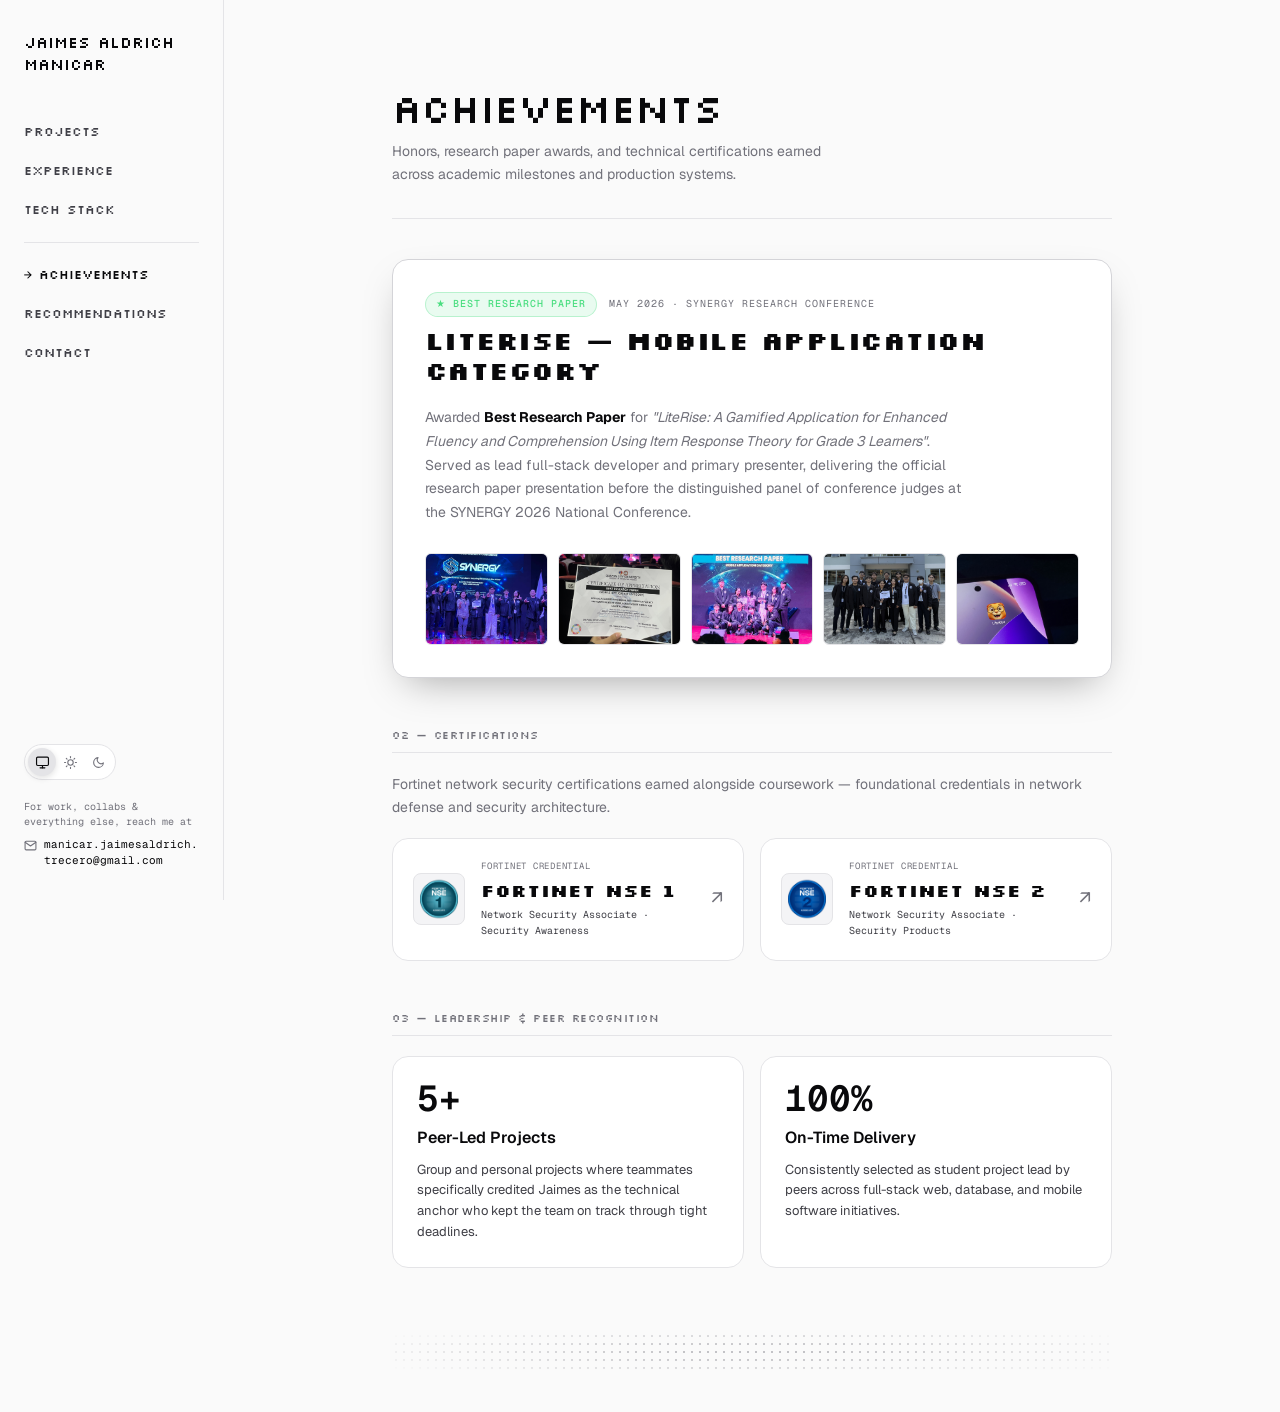
==== commit 31958329: "Enable clean URLs (/home, /exp, /work, /toolkit) via vercel.json" ====
--- a/achievements.html
+++ b/achievements.html
@@ -21,7 +21,7 @@
 
   <!-- MOBILE HEADER -->
   <header class="mobile-header">
-    <a href="index.html" class="brand-name">Jaimes Aldrich Manicar</a>
+    <a href="/" class="brand-name">Jaimes Aldrich Manicar</a>
     <button class="mobile-nav-toggle" id="mobileNavToggle" aria-label="Toggle Navigation">
       <svg class="icon-hamburger" width="20" height="20" viewBox="0 0 24 24" fill="none" stroke="currentColor" stroke-width="2" stroke-linecap="round" stroke-linejoin="round"><line x1="3" y1="12" x2="21" y2="12"></line><line x1="3" y1="6" x2="21" y2="6"></line><line x1="3" y1="18" x2="21" y2="18"></line></svg>
       <svg class="icon-close hidden" width="20" height="20" viewBox="0 0 24 24" fill="none" stroke="currentColor" stroke-width="2" stroke-linecap="round" stroke-linejoin="round"><line x1="18" y1="6" x2="6" y2="18"></line><line x1="6" y1="6" x2="18" y2="18"></line></svg>
@@ -31,20 +31,20 @@
   <!-- SIDEBAR -->
   <aside class="sidebar">
     <div class="sidebar-brand">
-      <a href="index.html" class="brand-name">Jaimes Aldrich<br>Manicar</a>
+      <a href="/" class="brand-name">Jaimes Aldrich<br>Manicar</a>
     </div>
 
     <nav class="sidebar-nav">
       <ul>
-        <li><a href="work.html">Projects</a></li>
-        <li><a href="experience.html">Experience</a></li>
-        <li><a href="toolkit.html">Tech Stack</a></li>
+        <li><a href="/work">Projects</a></li>
+        <li><a href="/exp">Experience</a></li>
+        <li><a href="/toolkit">Tech Stack</a></li>
       </ul>
       <div class="sidebar-divider"></div>
       <ul>
-        <li><a href="achievements.html" class="active">→ Achievements</a></li>
-        <li><a href="recommendations.html">Recommendations</a></li>
-        <li><a href="contact.html">Contact</a></li>
+        <li><a href="/achievements" class="active">→ Achievements</a></li>
+        <li><a href="/recommendations">Recommendations</a></li>
+        <li><a href="/contact">Contact</a></li>
       </ul>
     </nav>
 
--- a/css/style.css
+++ b/css/style.css
@@ -338,7 +338,7 @@
 .content-column {
   width: 100%;
   max-width: var(--content-max);
-  padding: 3rem 1.5rem 6rem;
+  padding: 3rem 1.5rem 2rem;
   display: flex;
   flex-direction: column;
   gap: 0; /* sections control their own bottom margin */
@@ -444,7 +444,7 @@
   align-items: center;
   margin-top: 0.875rem;
   font-family: var(--font-pixel);
-  font-size: 10px;
+  font-size: 12px;
   color: var(--gray-500);
 }
 .hero-links a {
@@ -2791,54 +2791,14 @@
   content: "";
   display: block;
   width: 100%;
-  height: 48px;
-  margin-top: 1.25rem;
+  height: 40px;
+  margin-top: 1rem;
   margin-bottom: 0.5rem;
   background-image: radial-gradient(circle, var(--gray-400) 1.2px, transparent 1.2px);
   background-size: 8px 8px;
-  opacity: 0.45;
+  opacity: 0.4;
   mask-image: radial-gradient(ellipse 60% 80% at 50% 50%, black 15%, transparent 100%);
   -webkit-mask-image: radial-gradient(ellipse 60% 80% at 50% 50%, black 15%, transparent 100%);
-/* =========================================================
-   SKELETON SHIMMER LOADING SYSTEM
-   ========================================================= */
-
-.skeleton-container {
-  position: relative;
-  overflow: hidden;
-}
-
-.skeleton {
-  background: linear-gradient(90deg, var(--gray-100) 25%, var(--gray-200) 50%, var(--gray-100) 75%) !important;
-  background-size: 200% 100% !important;
-  animation: skeletonShimmer 1.4s infinite ease-in-out !important;
-}
-
-@keyframes skeletonShimmer {
-  0% {
-    background-position: 200% 0;
-  }
-  100% {
-    background-position: -200% 0;
-  }
-}
-
-img.img-loading {
-  opacity: 0;
-  transition: opacity 0.35s ease;
-}
-
-img.img-loaded {
-  opacity: 1;
-  transition: opacity 0.35s ease;
-}
-
-/* Skeleton Text Placeholders */
-.skeleton-text {
-  height: 1rem;
-  border-radius: var(--r-s);
-  display: inline-block;
-  width: 100%;
 }
 
 /* =========================================================
@@ -2847,8 +2807,10 @@
 
 /* Prevent horizontal overflow globally */
 html, body {
-  max-width: 100vw;
+  width: 100%;
+  max-width: 100%;
   overflow-x: hidden;
+  position: relative;
 }
 
 /* Mobile Header (Hidden on Desktop) */
@@ -2864,8 +2826,9 @@
 
   .site-layout {
     width: 100%;
-    max-width: 100vw;
+    max-width: 100%;
     overflow-x: hidden;
+    position: relative;
   }
 
   /* Fixed Top Bar on Mobile */
@@ -2876,9 +2839,11 @@
     position: fixed;
     top: 0;
     left: 0;
-    right: 0;
+    width: 100%;
+    max-width: 100%;
+    box-sizing: border-box;
     height: 52px;
-    padding: 0 1.25rem;
+    padding: 0 1rem;
     background: var(--bg);
     border-bottom: 1px solid var(--gray-200);
     z-index: 100;
@@ -3009,7 +2974,7 @@
     overflow-x: hidden;
   }
   .content-column {
-    padding: 4.5rem 1rem 4rem;
+    padding: 4.5rem 1rem 1.5rem;
     width: 100%;
     max-width: 100vw;
     box-sizing: border-box;
@@ -3061,12 +3026,14 @@
   .deck-carousel {
     height: 330px;
     width: 100%;
+    max-width: 100%;
     overflow: hidden;
+    contain: paint;
     position: relative;
   }
   .deck-card {
-    width: 82%;
-    max-width: 320px;
+    width: 80%;
+    max-width: 300px;
     padding: 1.25rem;
   }
   .deck-card[data-pos="0"] {
@@ -3077,14 +3044,14 @@
   }
   .deck-card[data-pos="-1"] {
     z-index: 5;
-    transform: translate3d(-78%, 10px, -20px) scale(0.88);
-    opacity: 0.5;
+    transform: translate3d(-62%, 10px, -20px) scale(0.86);
+    opacity: 0.45;
     pointer-events: auto;
   }
   .deck-card[data-pos="1"] {
     z-index: 5;
-    transform: translate3d(78%, 10px, -20px) scale(0.88);
-    opacity: 0.5;
+    transform: translate3d(62%, 10px, -20px) scale(0.86);
+    opacity: 0.45;
     pointer-events: auto;
   }
 
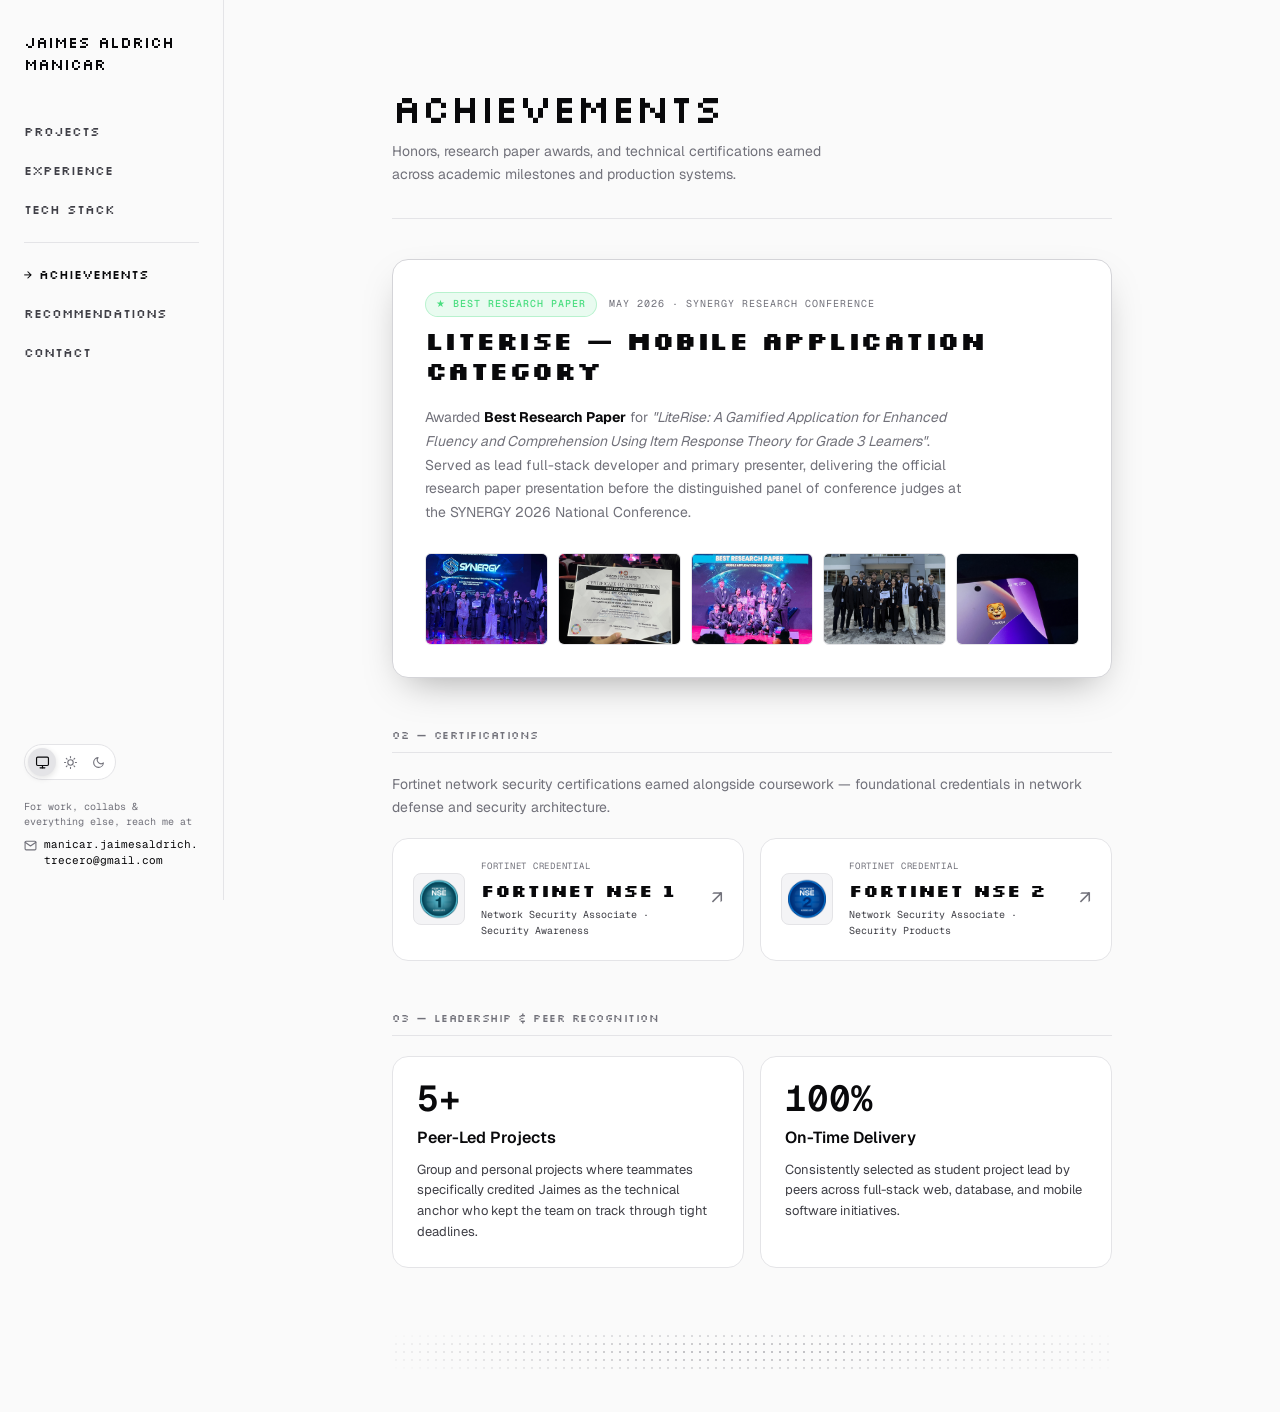
==== commit fd186729: "Fix experience page route to /experience and add rewrite rule in vercel.json" ====
--- a/achievements.html
+++ b/achievements.html
@@ -37,7 +37,7 @@
     <nav class="sidebar-nav">
       <ul>
         <li><a href="/work">Projects</a></li>
-        <li><a href="/exp">Experience</a></li>
+        <li><a href="/experience">Experience</a></li>
         <li><a href="/toolkit">Tech Stack</a></li>
       </ul>
       <div class="sidebar-divider"></div>
